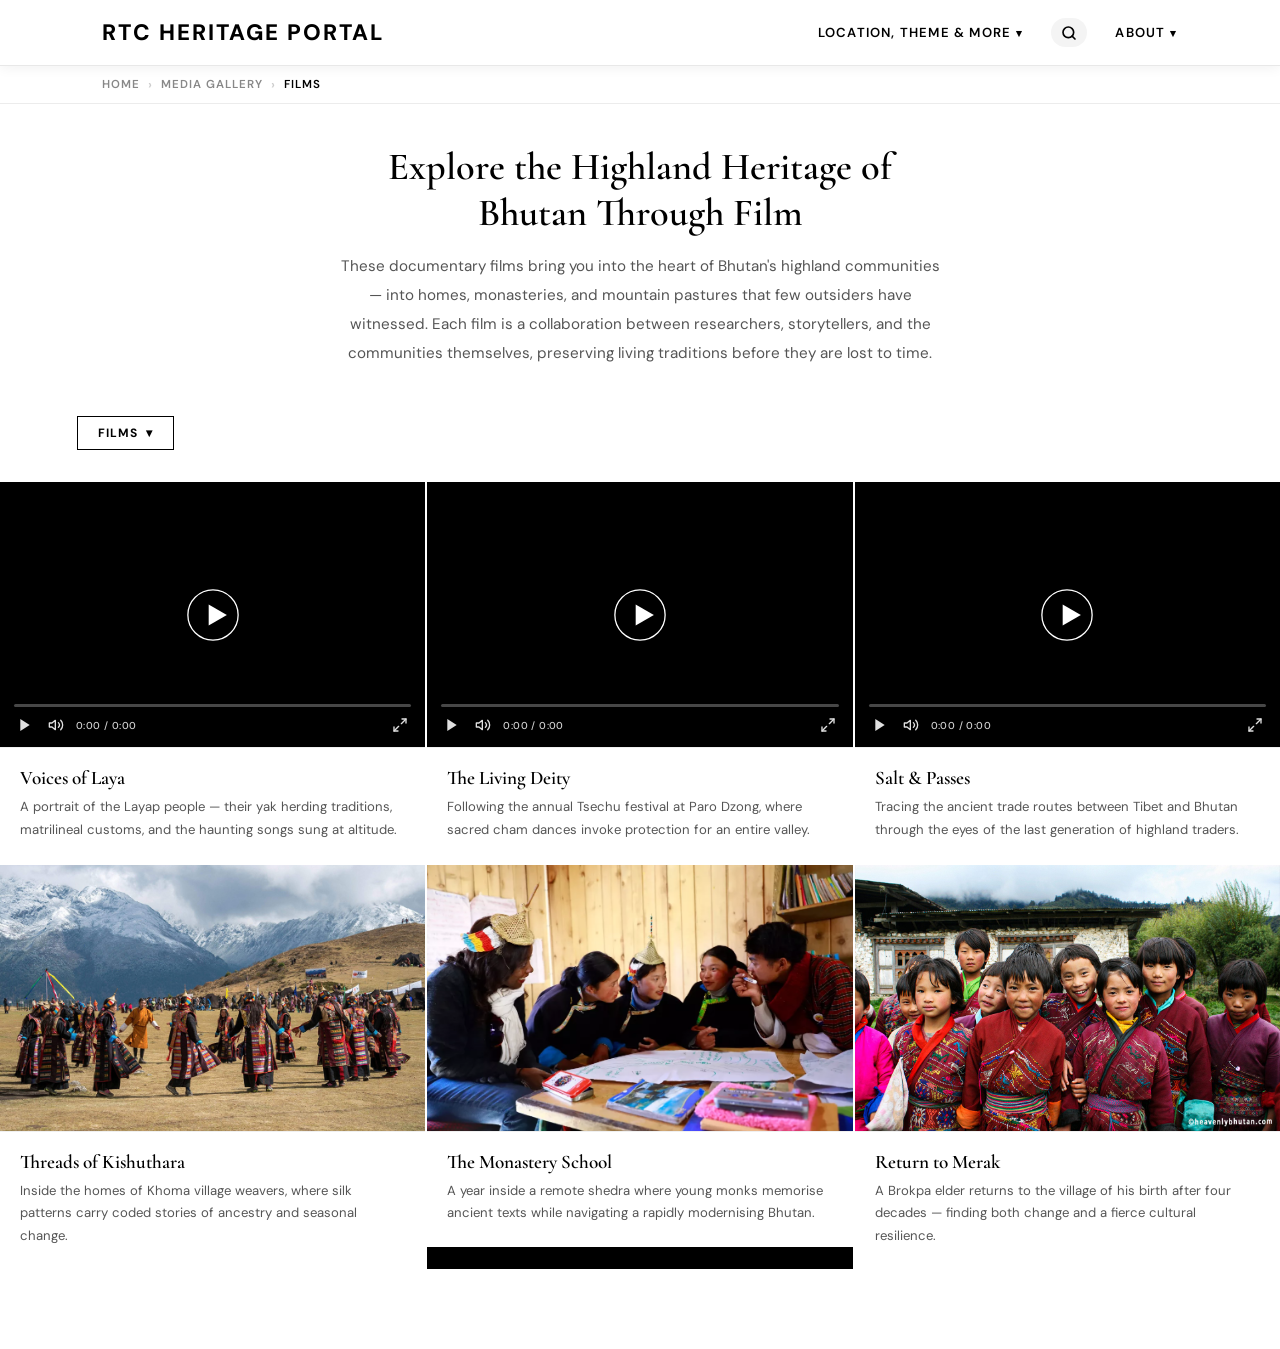
==== films.html @ d1212d66 "Initial commit" ====
<!DOCTYPE html>
<html lang="en">
<head>
    <meta charset="UTF-8">
    <meta name="viewport" content="width=device-width, initial-scale=1.0">
    <title>Films — Highland Heritages of Bhutan</title>
    <link href="https://fonts.googleapis.com/css2?family=Cormorant+Garamond:ital,wght@0,400;0,600;1,400&family=DM+Sans:wght@300;400;500;700&display=swap" rel="stylesheet">
    <style>
        *, *::before, *::after { box-sizing: border-box; margin: 0; padding: 0; }
        html { scroll-behavior: smooth; }
        body { font-family: 'DM Sans', sans-serif; background: #fff; color: #000; }
        a { text-decoration: none; color: inherit; }
        header { position: sticky; top: 0; z-index: 1000; background: #fff; padding: 18px 8%; border-bottom: 1px solid #e8e8e8; box-shadow: 0 2px 12px rgba(0,0,0,0.06); }
        .nav-container { display: flex; justify-content: space-between; align-items: center; position: relative; }
        .logo { font-size: 1.4rem; font-weight: 800; text-transform: uppercase; letter-spacing: 2px; flex-shrink: 0; }
        .nav-list { list-style: none; display: flex; align-items: center; gap: 28px; margin: 0; padding: 0; }
        .nav-list > li { position: relative; }
        .nav-list > li > a { font-weight: 600; font-size: 0.82rem; text-transform: uppercase; letter-spacing: 1.2px; transition: opacity 0.3s; display: flex; align-items: center; gap: 5px; white-space: nowrap; }
        .nav-list > li > a:hover { opacity: 0.45; }
        .arrow { font-size: 0.68rem; transition: transform 0.3s; display: inline-block; }
        .has-dropdown:hover .arrow { transform: rotate(180deg); }
        .dropdown { display: none; position: absolute; top: calc(100% + 14px); left: 50%; transform: translateX(-50%); background: #fff; border: 1.5px solid #e0e0e0; border-radius: 12px; box-shadow: 0 8px 32px rgba(0,0,0,0.12); padding: 10px 8px; list-style: none; flex-direction: row; gap: 4px; white-space: nowrap; z-index: 2000; min-width: max-content; }
        .dropdown::before { content: ''; position: absolute; top: -7px; left: 50%; transform: translateX(-50%); border-left: 7px solid transparent; border-right: 7px solid transparent; border-bottom: 7px solid #e0e0e0; }
        .dropdown::after  { content: ''; position: absolute; top: -5px; left: 50%; transform: translateX(-50%); border-left: 6px solid transparent; border-right: 6px solid transparent; border-bottom: 6px solid #fff; }
        .has-dropdown:hover .dropdown { display: flex; }
        .dropdown li a { display: block; padding: 8px 16px; font-size: 0.8rem; font-weight: 600; text-transform: uppercase; letter-spacing: 1px; border-radius: 8px; transition: background 0.2s; white-space: nowrap; }
        .dropdown li a:hover { background: #f4f4f4; }
        .mega-dropdown { display: none; position: absolute; top: calc(100% + 14px); left: 0; background: #fff; border: 1.5px solid #e0e0e0; border-radius: 16px; box-shadow: 0 12px 40px rgba(0,0,0,0.13); padding: 24px 20px; flex-direction: row; gap: 0; z-index: 2000; min-width: 520px; }
        .mega-dropdown::before { content: ''; position: absolute; top: -7px; left: 36px; border-left: 7px solid transparent; border-right: 7px solid transparent; border-bottom: 7px solid #e0e0e0; }
        .mega-dropdown::after  { content: ''; position: absolute; top: -5px; left: 36px; border-left: 6px solid transparent; border-right: 6px solid transparent; border-bottom: 6px solid #fff; }
        .mega-parent:hover .mega-dropdown { display: flex; }
        .mega-col { display: flex; flex-direction: column; gap: 2px; flex: 1; padding: 0 16px; }
        .mega-col:first-child { padding-left: 4px; }
        .mega-col:last-child  { padding-right: 4px; }
        .mega-heading { font-size: 0.7rem; font-weight: 800; text-transform: uppercase; letter-spacing: 2px; color: #888; margin: 0 0 10px 8px; }
        .mega-col a { display: block; padding: 8px 12px; font-size: 0.82rem; font-weight: 600; border-radius: 8px; transition: background 0.2s; white-space: nowrap; }
        .mega-col a:hover { background: #f4f4f4; }
        .mega-divider { width: 1px; background: #eee; margin: 0 4px; align-self: stretch; }
        .search-item { list-style: none; }
        .search-wrapper { display: flex; align-items: center; background: #f4f4f4; border-radius: 999px; padding: 6px 10px; transition: width 0.35s, background 0.2s; overflow: hidden; width: 36px; }
        .search-wrapper.expanded { width: 200px; background: #f0f0f0; }
        .search-icon-btn { background: none; border: none; cursor: pointer; padding: 0; display: flex; align-items: center; flex-shrink: 0; }
        .search-input { border: none; background: transparent; outline: none; font-size: 0.82rem; width: 0; padding: 0; transition: width 0.35s, padding 0.35s; font-family: inherit; }
        .search-wrapper.expanded .search-input { width: 140px; padding: 0 0 0 8px; }
        .hamburger { display: none; flex-direction: column; justify-content: center; gap: 5px; background: none; border: none; cursor: pointer; padding: 4px; z-index: 1100; }
        .hamburger span { display: block; width: 24px; height: 2px; background: #000; border-radius: 2px; transition: all 0.3s; }
        .hamburger.open span:nth-child(1) { transform: translateY(7px) rotate(45deg); }
        .hamburger.open span:nth-child(2) { opacity: 0; }
        .hamburger.open span:nth-child(3) { transform: translateY(-7px) rotate(-45deg); }

        /* BREADCRUMB */
        .breadcrumb { position: sticky; top: 57px; z-index: 900; background: #fff; border-bottom: 1px solid #ececec; padding: 10px 8%; display: flex; align-items: center; gap: 8px; font-size: 0.72rem; font-weight: 600; text-transform: uppercase; letter-spacing: 1px; }
        .breadcrumb a { color: #888; text-decoration: none; transition: color 0.2s; }
        .breadcrumb a:hover { color: #000; }
        .bc-sep { color: #ccc; font-size: 0.8rem; }
        .bc-current { color: #000; }

        .inner-intro { max-width: 760px; margin: 0 auto; padding: 40px 6% 48px; text-align: center; }
        .inner-intro h2 { font-family: 'Cormorant Garamond', serif; font-size: 2.4rem; font-weight: 600; line-height: 1.2; margin-bottom: 16px; }
        .inner-intro p { font-size: 0.95rem; color: #555; line-height: 1.9; }
        .filter-bar { padding: 0 6% 32px; }
        .filter-dropdown-wrap { position: relative; display: inline-block; }
        .filter-trigger { background: none; border: 1px solid #000; padding: 8px 20px; font-size: 0.75rem; font-weight: 700; text-transform: uppercase; letter-spacing: 1px; cursor: pointer; font-family: 'DM Sans', sans-serif; display: flex; align-items: center; gap: 8px; }
        .filter-menu { display: none; position: absolute; top: 100%; left: 0; background: #fff; border: 1px solid #e8e8e8; border-top: 2px solid #000; min-width: 200px; z-index: 100; }
        .filter-dropdown-wrap:hover .filter-menu { display: block; }
        .filter-option { display: block; padding: 11px 18px; font-size: 0.8rem; transition: background 0.2s; cursor: pointer; text-decoration: none; color: #000; }
        .filter-option:hover, .filter-option.active { background: #f5f5f5; font-weight: 600; }
        .inner-cards { display: grid; grid-template-columns: repeat(3,1fr); gap: 2px; padding: 0 0 80px; }
        .inner-card { display: block; background: #000; overflow: hidden; position: relative; }
        .inner-card > img { display: block; width: 100%; aspect-ratio: 16/10; object-fit: cover; transition: transform 0.5s, opacity 0.3s; }
        .inner-card:hover > img { transform: scale(1.04); opacity: 0.85; }
        .inner-card-info { padding: 18px 20px 22px; background: #fff; border-top: 1px solid #f0f0f0; }
        .inner-card-info h4 { font-family: 'Cormorant Garamond', serif; font-size: 1.2rem; font-weight: 600; margin-bottom: 6px; }
        .inner-card-info p { font-size: 0.82rem; color: #555; line-height: 1.7; }
        .video-player-wrap { position: relative; overflow: hidden; background: #000; cursor: pointer; user-select: none; display: block; width: 100%; aspect-ratio: 16/10; }
        .video-player-wrap video { width: 100%; height: 100%; object-fit: cover; display: block; }
        .vp-center-play { position: absolute; inset: 0; display: flex; align-items: center; justify-content: center; pointer-events: none; transition: opacity 0.2s; z-index: 3; }
        .vp-center-play svg { width: 52px; height: 52px; }
        .video-player-wrap.vp-playing .vp-center-play { opacity: 0; }
        .video-player-wrap.vp-playing:hover .vp-center-play { opacity: 0.4; }
        .vp-bar { position: absolute; bottom: 0; left: 0; right: 0; z-index: 4; padding: 30px 14px 11px; background: linear-gradient(to top,rgba(0,0,0,0.78),transparent); display: flex; flex-direction: column; gap: 7px; opacity: 0; transform: translateY(5px); transition: opacity 0.25s, transform 0.25s; pointer-events: none; }
        .video-player-wrap:hover .vp-bar, .video-player-wrap.vp-paused .vp-bar { opacity: 1; transform: none; pointer-events: all; }
        .vp-track { width: 100%; height: 3px; background: rgba(255,255,255,0.28); border-radius: 999px; cursor: pointer; position: relative; transition: height 0.15s; flex-shrink: 0; }
        .vp-track:hover { height: 5px; }
        .vp-filled { position: absolute; left: 0; top: 0; height: 100%; background: #fff; border-radius: 999px; width: 0%; pointer-events: none; }
        .vp-row { display: flex; align-items: center; gap: 9px; }
        .vp-spacer { flex: 1; }
        .vp-btn { background: none; border: none; padding: 3px; cursor: pointer; color: #fff; display: flex; align-items: center; justify-content: center; opacity: 0.88; transition: opacity 0.15s, transform 0.15s; flex-shrink: 0; }
        .vp-btn:hover { opacity: 1; transform: scale(1.18); }
        .vp-btn svg { width: 16px; height: 16px; }
        .vp-time { font-size: 10px; font-weight: 500; color: rgba(255,255,255,0.82); letter-spacing: 0.4px; white-space: nowrap; }
        .video-player-wrap:fullscreen, .video-player-wrap:-webkit-full-screen { width: 100vw !important; height: 100vh !important; aspect-ratio: unset !important; }
        .video-player-wrap:fullscreen video, .video-player-wrap:-webkit-full-screen video { object-fit: contain; height: 100%; }
        .video-player-wrap:fullscreen .vp-bar, .video-player-wrap:-webkit-full-screen .vp-bar { padding: 48px 24px 22px; }
        @media (max-width: 900px) {
            .inner-cards { grid-template-columns: repeat(2,1fr); }
            .hamburger { display: flex; }
            #main-nav { display: none; position: absolute; top: calc(100% + 18px); left: 0; right: 0; background: #fff; border: 1.5px solid #e0e0e0; border-radius: 16px; box-shadow: 0 8px 32px rgba(0,0,0,0.12); padding: 16px 0; z-index: 999; }
            #main-nav.open { display: block; }
            .nav-list { flex-direction: column; align-items: flex-start; gap: 0; padding: 0 8px; }
            .nav-list > li { width: 100%; }
            .nav-list > li > a { padding: 12px 16px; border-radius: 10px; justify-content: space-between; width: 100%; }
            .nav-list > li > a:hover { background: #f4f4f4; opacity: 1; }
            .mega-dropdown { position: static; flex-direction: column; box-shadow: none; border: none; border-radius: 0; padding: 0 0 8px 12px; min-width: unset; width: 100%; display: none !important; }
            .mega-dropdown::before, .mega-dropdown::after { display: none; }
            .mega-dropdown.mobile-open { display: flex !important; }
            .mega-col { padding: 4px 0; }
            .mega-divider { width: 100%; height: 1px; margin: 6px 0; }
            .dropdown { position: static; transform: none; box-shadow: none; border: none; border-radius: 0; padding: 0 0 8px 16px; flex-direction: column; background: transparent; min-width: unset; display: none !important; }
            .dropdown::before, .dropdown::after { display: none; }
            .dropdown.mobile-open { display: flex !important; }
            .search-item { padding: 8px 16px; width: 100%; }
            .search-wrapper { width: 100% !important; }
            .search-input { width: 100% !important; padding: 0 0 0 8px !important; }
            .breadcrumb { top: 57px; padding: 10px 4%; }
        }
        @media (max-width: 600px) { .inner-cards { grid-template-columns: 1fr; } }
    </style>
</head>
<body>

<header>
    <div class="nav-container">
        <a href="index.html" class="logo">RTC Heritage Portal</a>
        <button class="hamburger" id="hamburger" aria-label="Toggle menu"><span></span><span></span><span></span></button>
        <nav id="main-nav">
            <ul class="nav-list">
                <li class="has-dropdown mega-parent">
                    <a href="#">Location, Theme & More <span class="arrow">▾</span></a>
                    <div class="mega-dropdown">
                        <div class="mega-col">
                            <p class="mega-heading">Location</p>
                            <a href="index.html#haa">Haa Resources</a>
                            <a href="index.html#sephu">Sephu Resources</a>
                            <a href="index.html#thimphu">Thimphu Resources</a>
                        </div>
                        <div class="mega-divider"></div>
                        <div class="mega-col">
                            <p class="mega-heading">Theme</p>
                            <a href="index.html?theme=0">Page Theme</a>
                            <a href="index.html?theme=1">Theme Cultural</a>
                            <a href="index.html?theme=2">Theme Cosmetic</a>
                        </div>
                        <div class="mega-divider"></div>
                        <div class="mega-col">
                            <p class="mega-heading">More</p>
                            <a href="#">Additional Resources</a>
                            <a href="#">Interactive Map</a>
                            <a href="#">Announcement</a>
                        </div>
                    </div>
                </li>
                <li class="search-item">
                    <div class="search-wrapper" id="search-wrapper">
                        <button class="search-icon-btn" id="search-btn" aria-label="Search">
                            <svg width="16" height="16" viewBox="0 0 24 24" fill="none" stroke="#000" stroke-width="2.5" stroke-linecap="round" stroke-linejoin="round"><circle cx="11" cy="11" r="8"/><line x1="21" y1="21" x2="16.65" y2="16.65"/></svg>
                        </button>
                        <input type="text" class="search-input" id="search-input" placeholder="Search...">
                    </div>
                </li>
                <li class="has-dropdown">
                    <a href="#">About <span class="arrow">▾</span></a>
                    <ul class="dropdown">
                        <li><a href="#">Vision</a></li>
                        <li><a href="#">Mission</a></li>
                        <li><a href="#">Objective</a></li>
                    </ul>
                </li>
            </ul>
        </nav>
    </div>
</header>

<!-- BREADCRUMB -->
<nav class="breadcrumb">
    <a href="index.html">Home</a>
    <span class="bc-sep">›</span>
    <a href="index.html#media-gallery">Media Gallery</a>
    <span class="bc-sep">›</span>
    <span class="bc-current">Films</span>
</nav>

<div class="inner-intro">
    <h2>Explore the Highland Heritage of Bhutan Through Film</h2>
    <p>These documentary films bring you into the heart of Bhutan's highland communities — into homes, monasteries, and mountain pastures that few outsiders have witnessed. Each film is a collaboration between researchers, storytellers, and the communities themselves, preserving living traditions before they are lost to time.</p>
</div>

<div class="filter-bar">
    <div class="filter-dropdown-wrap">
        <button class="filter-trigger">Films <span class="filter-arrow">▾</span></button>
        <div class="filter-menu">
            <a class="filter-option active" href="films.html">Films</a>
            <a class="filter-option" href="vignettes.html">Vignettes</a>
            <a class="filter-option" href="photoessay.html">Photo Essay</a>
            <a class="filter-option" href="lesson-plan.html?from=films">Lesson Plans</a>
        </div>
    </div>
</div>

<section class="inner-cards">

    <div class="inner-card">
        <div class="video-player-wrap vp-paused" onclick="vpClick(event,this)">
            <video loop playsinline muted preload="metadata"><source src="image/Beautiful Laya, Bhutan. Through the doors and into the lap of the Divine.mp4" type="video/mp4"></video>
            <div class="vp-center-play"><svg viewBox="0 0 60 60" fill="none"><circle cx="30" cy="30" r="29" stroke="white" stroke-width="1.5" fill="rgba(0,0,0,0.4)"/><polygon points="25,18 46,30 25,42" fill="white"/></svg></div>
            <div class="vp-bar">
                <div class="vp-track" onclick="vpSeek(event,this)"><div class="vp-filled"></div></div>
                <div class="vp-row">
                    <button class="vp-btn" onclick="event.stopPropagation();vpToggle(this.closest('.video-player-wrap'))"><svg class="pp-icon" viewBox="0 0 24 24" fill="white"><polygon points="5,3 19,12 5,21"/></svg></button>
                    <button class="vp-btn" onclick="event.stopPropagation();vpMute(this)"><svg class="mute-icon" viewBox="0 0 24 24" fill="none" stroke="white" stroke-width="2" stroke-linecap="round" stroke-linejoin="round"><polygon points="11,5 6,9 2,9 2,15 6,15 11,19"/><path d="M19.07 4.93a10 10 0 0 1 0 14.14M15.54 8.46a5 5 0 0 1 0 7.07"/></svg></button>
                    <span class="vp-time">0:00 / 0:00</span>
                    <div class="vp-spacer"></div>
                    <button class="vp-btn" onclick="event.stopPropagation();vpFullscreen(this.closest('.video-player-wrap'))"><svg class="fs-icon" viewBox="0 0 24 24" fill="none" stroke="white" stroke-width="2" stroke-linecap="round" stroke-linejoin="round"><polyline points="15 3 21 3 21 9"/><polyline points="9 21 3 21 3 15"/><line x1="21" y1="3" x2="14" y2="10"/><line x1="3" y1="21" x2="10" y2="14"/></svg></button>
                </div>
            </div>
        </div>
        <div class="inner-card-info"><h4>Voices of Laya</h4><p>A portrait of the Layap people — their yak herding traditions, matrilineal customs, and the haunting songs sung at altitude.</p></div>
    </div>

    <div class="inner-card">
        <div class="video-player-wrap vp-paused" onclick="vpClick(event,this)">
            <video loop playsinline muted preload="metadata"><source src="image/Exploring Merak & Sakteng in Bhutan's Far East.mp4" type="video/mp4"></video>
            <div class="vp-center-play"><svg viewBox="0 0 60 60" fill="none"><circle cx="30" cy="30" r="29" stroke="white" stroke-width="1.5" fill="rgba(0,0,0,0.4)"/><polygon points="25,18 46,30 25,42" fill="white"/></svg></div>
            <div class="vp-bar">
                <div class="vp-track" onclick="vpSeek(event,this)"><div class="vp-filled"></div></div>
                <div class="vp-row">
                    <button class="vp-btn" onclick="event.stopPropagation();vpToggle(this.closest('.video-player-wrap'))"><svg class="pp-icon" viewBox="0 0 24 24" fill="white"><polygon points="5,3 19,12 5,21"/></svg></button>
                    <button class="vp-btn" onclick="event.stopPropagation();vpMute(this)"><svg class="mute-icon" viewBox="0 0 24 24" fill="none" stroke="white" stroke-width="2" stroke-linecap="round" stroke-linejoin="round"><polygon points="11,5 6,9 2,9 2,15 6,15 11,19"/><path d="M19.07 4.93a10 10 0 0 1 0 14.14M15.54 8.46a5 5 0 0 1 0 7.07"/></svg></button>
                    <span class="vp-time">0:00 / 0:00</span>
                    <div class="vp-spacer"></div>
                    <button class="vp-btn" onclick="event.stopPropagation();vpFullscreen(this.closest('.video-player-wrap'))"><svg class="fs-icon" viewBox="0 0 24 24" fill="none" stroke="white" stroke-width="2" stroke-linecap="round" stroke-linejoin="round"><polyline points="15 3 21 3 21 9"/><polyline points="9 21 3 21 3 15"/><line x1="21" y1="3" x2="14" y2="10"/><line x1="3" y1="21" x2="10" y2="14"/></svg></button>
                </div>
            </div>
        </div>
        <div class="inner-card-info"><h4>The Living Deity</h4><p>Following the annual Tsechu festival at Paro Dzong, where sacred cham dances invoke protection for an entire valley.</p></div>
    </div>

    <div class="inner-card">
        <div class="video-player-wrap vp-paused" onclick="vpClick(event,this)">
            <video loop playsinline muted preload="metadata"><source src="image/Weavers of Bhutan.mp4" type="video/mp4"></video>
            <div class="vp-center-play"><svg viewBox="0 0 60 60" fill="none"><circle cx="30" cy="30" r="29" stroke="white" stroke-width="1.5" fill="rgba(0,0,0,0.4)"/><polygon points="25,18 46,30 25,42" fill="white"/></svg></div>
            <div class="vp-bar">
                <div class="vp-track" onclick="vpSeek(event,this)"><div class="vp-filled"></div></div>
                <div class="vp-row">
                    <button class="vp-btn" onclick="event.stopPropagation();vpToggle(this.closest('.video-player-wrap'))"><svg class="pp-icon" viewBox="0 0 24 24" fill="white"><polygon points="5,3 19,12 5,21"/></svg></button>
                    <button class="vp-btn" onclick="event.stopPropagation();vpMute(this)"><svg class="mute-icon" viewBox="0 0 24 24" fill="none" stroke="white" stroke-width="2" stroke-linecap="round" stroke-linejoin="round"><polygon points="11,5 6,9 2,9 2,15 6,15 11,19"/><path d="M19.07 4.93a10 10 0 0 1 0 14.14M15.54 8.46a5 5 0 0 1 0 7.07"/></svg></button>
                    <span class="vp-time">0:00 / 0:00</span>
                    <div class="vp-spacer"></div>
                    <button class="vp-btn" onclick="event.stopPropagation();vpFullscreen(this.closest('.video-player-wrap'))"><svg class="fs-icon" viewBox="0 0 24 24" fill="none" stroke="white" stroke-width="2" stroke-linecap="round" stroke-linejoin="round"><polyline points="15 3 21 3 21 9"/><polyline points="9 21 3 21 3 15"/><line x1="21" y1="3" x2="14" y2="10"/><line x1="3" y1="21" x2="10" y2="14"/></svg></button>
                </div>
            </div>
        </div>
        <div class="inner-card-info"><h4>Salt & Passes</h4><p>Tracing the ancient trade routes between Tibet and Bhutan through the eyes of the last generation of highland traders.</p></div>
    </div>

    <div class="inner-card">
        <img src="image/culture.jpg" alt="Threads of Kishuthara">
        <div class="inner-card-info"><h4>Threads of Kishuthara</h4><p>Inside the homes of Khoma village weavers, where silk patterns carry coded stories of ancestry and seasonal change.</p></div>
    </div>

    <div class="inner-card">
        <img src="image/education.webp" alt="The Monastery School">
        <div class="inner-card-info"><h4>The Monastery School</h4><p>A year inside a remote shedra where young monks memorise ancient texts while navigating a rapidly modernising Bhutan.</p></div>
    </div>

    <div class="inner-card">
        <img src="image/student.jpg" alt="Return to Merak">
        <div class="inner-card-info"><h4>Return to Merak</h4><p>A Brokpa elder returns to the village of his birth after four decades — finding both change and a fierce cultural resilience.</p></div>
    </div>

</section>

<script>
(function(){
    const hamburger=document.getElementById('hamburger'),mainNav=document.getElementById('main-nav'),searchBtn=document.getElementById('search-btn'),searchWrapper=document.getElementById('search-wrapper'),searchInput=document.getElementById('search-input');
    document.querySelectorAll('.has-dropdown').forEach(function(item){
        const drop=item.querySelector('.mega-dropdown')||item.querySelector('.dropdown');
        if(!drop)return;
        let t;
        function open(){clearTimeout(t);document.querySelectorAll('.mega-dropdown,.dropdown').forEach(d=>{if(d!==drop)d.style.display='';});drop.style.display='flex';}
        function close(){t=setTimeout(()=>drop.style.display='',120);}
        item.addEventListener('mouseenter',()=>{if(window.innerWidth>900)open();});
        item.addEventListener('mouseleave',()=>{if(window.innerWidth>900)close();});
        drop.addEventListener('mouseenter',()=>{if(window.innerWidth>900)clearTimeout(t);});
        drop.addEventListener('mouseleave',()=>{if(window.innerWidth>900)close();});
    });
    if(searchBtn){searchBtn.addEventListener('click',function(e){e.stopPropagation();const o=searchWrapper.classList.toggle('expanded');if(o)searchInput.focus();else{searchInput.value='';searchInput.blur();}});}
    document.addEventListener('click',function(e){if(searchWrapper&&!searchWrapper.contains(e.target)){searchWrapper.classList.remove('expanded');if(searchInput)searchInput.value='';}});
    if(hamburger){hamburger.addEventListener('click',function(e){e.stopPropagation();hamburger.classList.toggle('open');mainNav.classList.toggle('open');});}
    document.querySelectorAll('.has-dropdown').forEach(function(item){
        item.addEventListener('click',function(e){
            if(window.innerWidth<=900){
                const drop=item.querySelector('.mega-dropdown')||item.querySelector('.dropdown'),arrow=item.querySelector('.arrow');
                if(!drop)return;
                const open=drop.classList.contains('mobile-open');
                document.querySelectorAll('.mega-dropdown.mobile-open,.dropdown.mobile-open').forEach(d=>d.classList.remove('mobile-open'));
                document.querySelectorAll('.arrow').forEach(a=>a.style.transform='');
                if(!open){drop.classList.add('mobile-open');if(arrow)arrow.style.transform='rotate(180deg)';}
                e.preventDefault();
            }
        });
    });
    document.addEventListener('click',function(e){if(mainNav&&hamburger&&!mainNav.contains(e.target)&&!hamburger.contains(e.target)){mainNav.classList.remove('open');hamburger.classList.remove('open');document.querySelectorAll('.mega-dropdown.mobile-open,.dropdown.mobile-open').forEach(d=>d.classList.remove('mobile-open'));}});
})();
const PLAY_ICON=`<svg class="pp-icon" viewBox="0 0 24 24" fill="white"><polygon points="5,3 19,12 5,21"/></svg>`;
const PAUSE_ICON=`<svg class="pp-icon" viewBox="0 0 24 24" fill="white"><rect x="5" y="3" width="4" height="18" rx="1"/><rect x="15" y="3" width="4" height="18" rx="1"/></svg>`;
const VOL_ON=`<svg class="mute-icon" viewBox="0 0 24 24" fill="none" stroke="white" stroke-width="2" stroke-linecap="round" stroke-linejoin="round"><polygon points="11,5 6,9 2,9 2,15 6,15 11,19"/><path d="M19.07 4.93a10 10 0 0 1 0 14.14M15.54 8.46a5 5 0 0 1 0 7.07"/></svg>`;
const VOL_OFF=`<svg class="mute-icon" viewBox="0 0 24 24" fill="none" stroke="white" stroke-width="2" stroke-linecap="round" stroke-linejoin="round"><polygon points="11,5 6,9 2,9 2,15 6,15 11,19"/><line x1="23" y1="9" x2="17" y2="15"/><line x1="17" y1="9" x2="23" y2="15"/></svg>`;
function vpFmt(s){s=Math.floor(s||0);return Math.floor(s/60)+':'+String(s%60).padStart(2,'0');}
function vpClick(e,wrap){if(e.target.closest('.vp-bar'))return;vpToggle(wrap);}
function vpToggle(wrap){const v=wrap.querySelector('video');v.paused?v.play():v.pause();}
function vpMute(btn){const wrap=btn.closest('.video-player-wrap'),v=wrap.querySelector('video');v.muted=!v.muted;btn.innerHTML=v.muted?VOL_OFF:VOL_ON;}
function vpSeek(e,track){e.stopPropagation();const wrap=track.closest('.video-player-wrap'),v=wrap.querySelector('video');if(!v.duration)return;const r=track.getBoundingClientRect();v.currentTime=((e.clientX-r.left)/r.width)*v.duration;}
function vpFullscreen(wrap){if(!document.fullscreenElement)wrap.requestFullscreen&&wrap.requestFullscreen();else document.exitFullscreen&&document.exitFullscreen();}
document.querySelectorAll('.video-player-wrap').forEach(function(wrap){
    const v=wrap.querySelector('video');if(!v)return;
    v.addEventListener('play',()=>{wrap.classList.add('vp-playing');wrap.classList.remove('vp-paused');const b=wrap.querySelector('.vp-btn');if(b)b.innerHTML=PAUSE_ICON;});
    v.addEventListener('pause',()=>{wrap.classList.remove('vp-playing');wrap.classList.add('vp-paused');const b=wrap.querySelector('.vp-btn');if(b)b.innerHTML=PLAY_ICON;});
    v.addEventListener('timeupdate',()=>{if(!v.duration)return;const f=wrap.querySelector('.vp-filled'),t=wrap.querySelector('.vp-time');if(f)f.style.width=(v.currentTime/v.duration*100)+'%';if(t)t.textContent=vpFmt(v.currentTime)+' / '+vpFmt(v.duration);});
    v.addEventListener('loadedmetadata',()=>{const t=wrap.querySelector('.vp-time');if(t)t.textContent='0:00 / '+vpFmt(v.duration);});
});
document.addEventListener('fullscreenchange',()=>{document.querySelectorAll('.video-player-wrap').forEach(wrap=>{const b=wrap.querySelector('[title="Fullscreen"]');if(b)b.innerHTML=document.fullscreenElement===wrap?'EXIT':'FS';});});
</script>
</body>
</html>
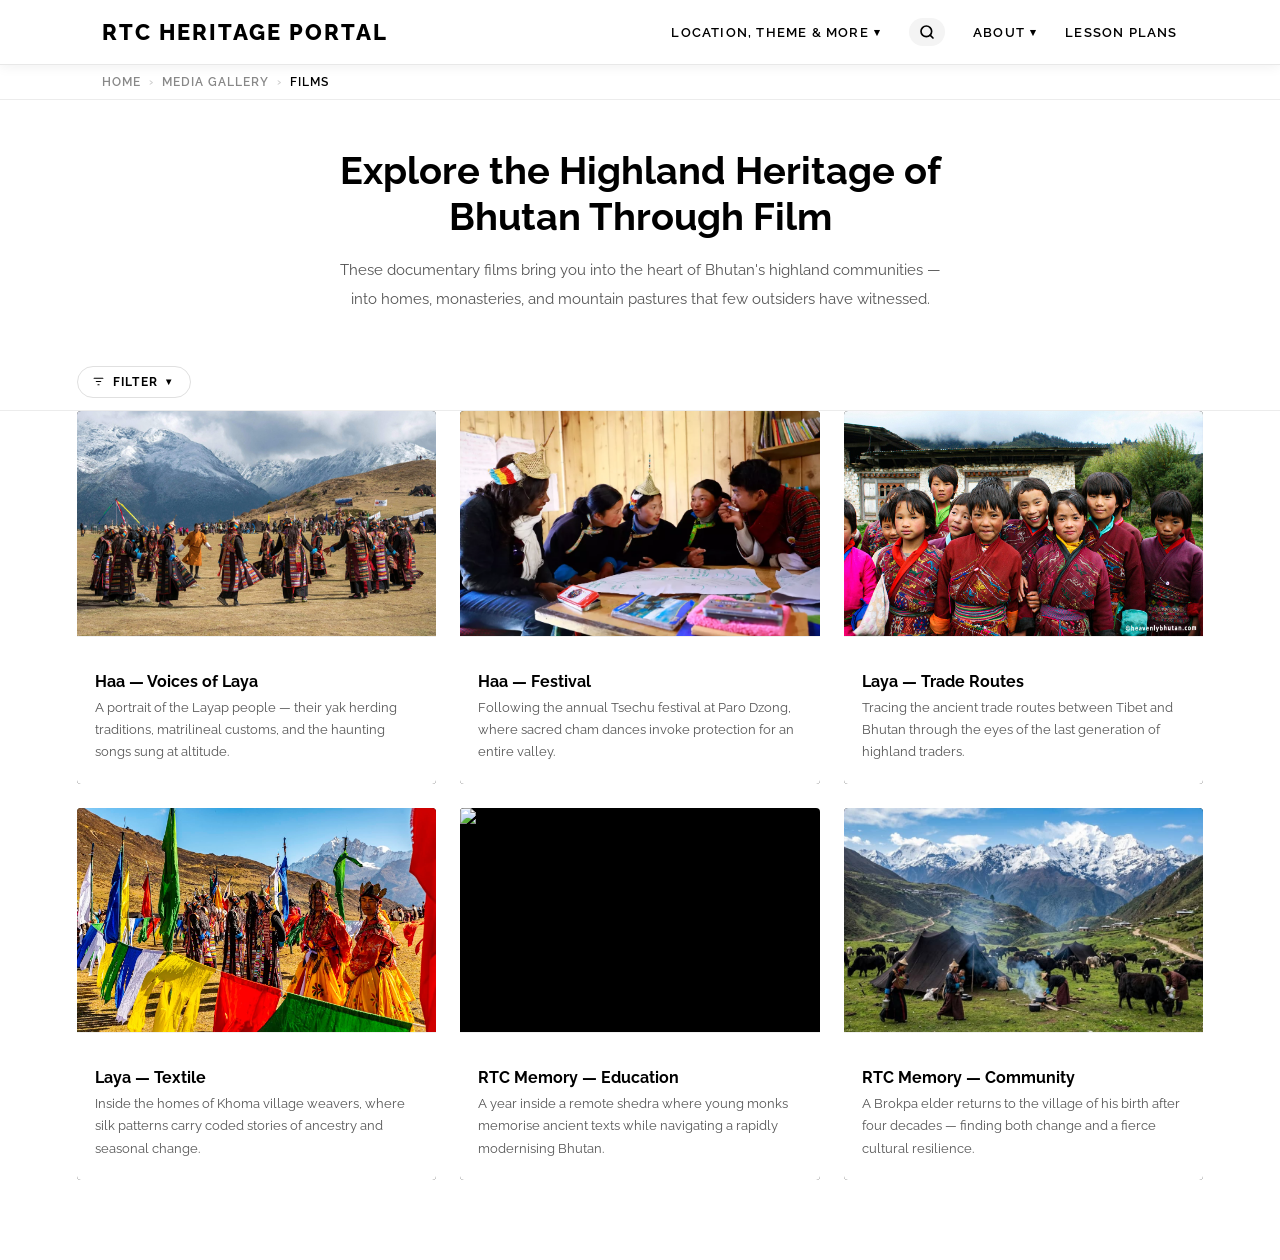
==== commit 6325d242: "Update films.html" ====
--- a/films.html
+++ b/films.html
@@ -4,12 +4,14 @@
     <meta charset="UTF-8">
     <meta name="viewport" content="width=device-width, initial-scale=1.0">
     <title>Films — Highland Heritages of Bhutan</title>
-    <link href="https://fonts.googleapis.com/css2?family=Cormorant+Garamond:ital,wght@0,400;0,600;1,400&family=DM+Sans:wght@300;400;500;700&display=swap" rel="stylesheet">
+    <link href="https://fonts.googleapis.com/css2?family=Raleway:wght@300;400;500;600;700;800&family=Cormorant+Garamond:ital,wght@0,400;0,600;1,400&family=DM+Sans:wght@300;400;500;700&display=swap" rel="stylesheet">
     <style>
-        *, *::before, *::after { box-sizing: border-box; margin: 0; padding: 0; }
+        * { font-family: 'Raleway', sans-serif !important; box-sizing: border-box; margin: 0; padding: 0; }
         html { scroll-behavior: smooth; }
-        body { font-family: 'DM Sans', sans-serif; background: #fff; color: #000; }
+        body { background: #fff; color: #000; overflow-x: hidden; }
         a { text-decoration: none; color: inherit; }
+
+        /* ── HEADER ── */
         header { position: sticky; top: 0; z-index: 1000; background: #fff; padding: 18px 8%; border-bottom: 1px solid #e8e8e8; box-shadow: 0 2px 12px rgba(0,0,0,0.06); }
         .nav-container { display: flex; justify-content: space-between; align-items: center; position: relative; }
         .logo { font-size: 1.4rem; font-weight: 800; text-transform: uppercase; letter-spacing: 2px; flex-shrink: 0; }
@@ -19,7 +21,7 @@
         .nav-list > li > a:hover { opacity: 0.45; }
         .arrow { font-size: 0.68rem; transition: transform 0.3s; display: inline-block; }
         .has-dropdown:hover .arrow { transform: rotate(180deg); }
-        .dropdown { display: none; position: absolute; top: calc(100% + 14px); left: 50%; transform: translateX(-50%); background: #fff; border: 1.5px solid #e0e0e0; border-radius: 12px; box-shadow: 0 8px 32px rgba(0,0,0,0.12); padding: 10px 8px; list-style: none; flex-direction: row; gap: 4px; white-space: nowrap; z-index: 2000; min-width: max-content; }
+        .dropdown { display: none; position: absolute; top: calc(100% + 14px); left: 50%; transform: translateX(-50%); background: #fff; border: 1.5px solid #e0e0e0; border-radius: 12px; box-shadow: 0 8px 32px rgba(0,0,0,0.12); padding: 10px 8px; list-style: none; flex-direction: column; gap: 4px; white-space: nowrap; z-index: 2000; min-width: max-content; }
         .dropdown::before { content: ''; position: absolute; top: -7px; left: 50%; transform: translateX(-50%); border-left: 7px solid transparent; border-right: 7px solid transparent; border-bottom: 7px solid #e0e0e0; }
         .dropdown::after  { content: ''; position: absolute; top: -5px; left: 50%; transform: translateX(-50%); border-left: 6px solid transparent; border-right: 6px solid transparent; border-bottom: 6px solid #fff; }
         .has-dropdown:hover .dropdown { display: flex; }
@@ -40,7 +42,7 @@
         .search-wrapper { display: flex; align-items: center; background: #f4f4f4; border-radius: 999px; padding: 6px 10px; transition: width 0.35s, background 0.2s; overflow: hidden; width: 36px; }
         .search-wrapper.expanded { width: 200px; background: #f0f0f0; }
         .search-icon-btn { background: none; border: none; cursor: pointer; padding: 0; display: flex; align-items: center; flex-shrink: 0; }
-        .search-input { border: none; background: transparent; outline: none; font-size: 0.82rem; width: 0; padding: 0; transition: width 0.35s, padding 0.35s; font-family: inherit; }
+        .search-input { border: none; background: transparent; outline: none; font-size: 0.82rem; width: 0; padding: 0; transition: width 0.35s, padding 0.35s; }
         .search-wrapper.expanded .search-input { width: 140px; padding: 0 0 0 8px; }
         .hamburger { display: none; flex-direction: column; justify-content: center; gap: 5px; background: none; border: none; cursor: pointer; padding: 4px; z-index: 1100; }
         .hamburger span { display: block; width: 24px; height: 2px; background: #000; border-radius: 2px; transition: all 0.3s; }
@@ -48,52 +50,298 @@
         .hamburger.open span:nth-child(2) { opacity: 0; }
         .hamburger.open span:nth-child(3) { transform: translateY(-7px) rotate(-45deg); }
 
-        /* BREADCRUMB */
+        /* ── BREADCRUMB ── */
         .breadcrumb { position: sticky; top: 57px; z-index: 900; background: #fff; border-bottom: 1px solid #ececec; padding: 10px 8%; display: flex; align-items: center; gap: 8px; font-size: 0.72rem; font-weight: 600; text-transform: uppercase; letter-spacing: 1px; }
-        .breadcrumb a { color: #888; text-decoration: none; transition: color 0.2s; }
+        .breadcrumb a { color: #888; transition: color 0.2s; }
         .breadcrumb a:hover { color: #000; }
-        .bc-sep { color: #ccc; font-size: 0.8rem; }
+        .bc-sep { color: #ccc; }
         .bc-current { color: #000; }
 
-        .inner-intro { max-width: 760px; margin: 0 auto; padding: 40px 6% 48px; text-align: center; }
-        .inner-intro h2 { font-family: 'Cormorant Garamond', serif; font-size: 2.4rem; font-weight: 600; line-height: 1.2; margin-bottom: 16px; }
+        /* ── INTRO ── */
+        .inner-intro { max-width: 760px; margin: 0 auto; padding: 48px 6% 40px; text-align: center; }
+        .inner-intro h2 { font-size: 2.4rem; font-weight: 700; line-height: 1.2; margin-bottom: 16px; }
         .inner-intro p { font-size: 0.95rem; color: #555; line-height: 1.9; }
-        .filter-bar { padding: 0 6% 32px; }
-        .filter-dropdown-wrap { position: relative; display: inline-block; }
-        .filter-trigger { background: none; border: 1px solid #000; padding: 8px 20px; font-size: 0.75rem; font-weight: 700; text-transform: uppercase; letter-spacing: 1px; cursor: pointer; font-family: 'DM Sans', sans-serif; display: flex; align-items: center; gap: 8px; }
-        .filter-menu { display: none; position: absolute; top: 100%; left: 0; background: #fff; border: 1px solid #e8e8e8; border-top: 2px solid #000; min-width: 200px; z-index: 100; }
-        .filter-dropdown-wrap:hover .filter-menu { display: block; }
-        .filter-option { display: block; padding: 11px 18px; font-size: 0.8rem; transition: background 0.2s; cursor: pointer; text-decoration: none; color: #000; }
-        .filter-option:hover, .filter-option.active { background: #f5f5f5; font-weight: 600; }
-        .inner-cards { display: grid; grid-template-columns: repeat(3,1fr); gap: 2px; padding: 0 0 80px; }
-        .inner-card { display: block; background: #000; overflow: hidden; position: relative; }
-        .inner-card > img { display: block; width: 100%; aspect-ratio: 16/10; object-fit: cover; transition: transform 0.5s, opacity 0.3s; }
-        .inner-card:hover > img { transform: scale(1.04); opacity: 0.85; }
-        .inner-card-info { padding: 18px 20px 22px; background: #fff; border-top: 1px solid #f0f0f0; }
-        .inner-card-info h4 { font-family: 'Cormorant Garamond', serif; font-size: 1.2rem; font-weight: 600; margin-bottom: 6px; }
-        .inner-card-info p { font-size: 0.82rem; color: #555; line-height: 1.7; }
-        .video-player-wrap { position: relative; overflow: hidden; background: #000; cursor: pointer; user-select: none; display: block; width: 100%; aspect-ratio: 16/10; }
-        .video-player-wrap video { width: 100%; height: 100%; object-fit: cover; display: block; }
-        .vp-center-play { position: absolute; inset: 0; display: flex; align-items: center; justify-content: center; pointer-events: none; transition: opacity 0.2s; z-index: 3; }
-        .vp-center-play svg { width: 52px; height: 52px; }
-        .video-player-wrap.vp-playing .vp-center-play { opacity: 0; }
-        .video-player-wrap.vp-playing:hover .vp-center-play { opacity: 0.4; }
-        .vp-bar { position: absolute; bottom: 0; left: 0; right: 0; z-index: 4; padding: 30px 14px 11px; background: linear-gradient(to top,rgba(0,0,0,0.78),transparent); display: flex; flex-direction: column; gap: 7px; opacity: 0; transform: translateY(5px); transition: opacity 0.25s, transform 0.25s; pointer-events: none; }
-        .video-player-wrap:hover .vp-bar, .video-player-wrap.vp-paused .vp-bar { opacity: 1; transform: none; pointer-events: all; }
-        .vp-track { width: 100%; height: 3px; background: rgba(255,255,255,0.28); border-radius: 999px; cursor: pointer; position: relative; transition: height 0.15s; flex-shrink: 0; }
-        .vp-track:hover { height: 5px; }
-        .vp-filled { position: absolute; left: 0; top: 0; height: 100%; background: #fff; border-radius: 999px; width: 0%; pointer-events: none; }
-        .vp-row { display: flex; align-items: center; gap: 9px; }
-        .vp-spacer { flex: 1; }
-        .vp-btn { background: none; border: none; padding: 3px; cursor: pointer; color: #fff; display: flex; align-items: center; justify-content: center; opacity: 0.88; transition: opacity 0.15s, transform 0.15s; flex-shrink: 0; }
-        .vp-btn:hover { opacity: 1; transform: scale(1.18); }
-        .vp-btn svg { width: 16px; height: 16px; }
-        .vp-time { font-size: 10px; font-weight: 500; color: rgba(255,255,255,0.82); letter-spacing: 0.4px; white-space: nowrap; }
-        .video-player-wrap:fullscreen, .video-player-wrap:-webkit-full-screen { width: 100vw !important; height: 100vh !important; aspect-ratio: unset !important; }
-        .video-player-wrap:fullscreen video, .video-player-wrap:-webkit-full-screen video { object-fit: contain; height: 100%; }
-        .video-player-wrap:fullscreen .vp-bar, .video-player-wrap:-webkit-full-screen .vp-bar { padding: 48px 24px 22px; }
+
+        /* ══════════════════════════════
+           MAIN LAYOUT — side panel + content
+        ══════════════════════════════ */
+        .films-layout {
+            display: flex;
+            align-items: flex-start;
+            padding: 0 6% 80px;
+            gap: 0;
+            position: relative;
+        }
+
+        /* ── FILTER SIDEBAR ── */
+        .filter-sidebar {
+            width: 0;
+            flex-shrink: 0;
+            overflow: hidden;
+            opacity: 0;
+            transform: translateX(-24px);
+            transition: width 0.5s cubic-bezier(0.4,0,0.2,1),
+                        opacity 0.4s ease,
+                        transform 0.5s cubic-bezier(0.4,0,0.2,1);
+            position: sticky;
+            top: 141px;
+            max-height: calc(100vh - 141px);
+        }
+
+        .filter-sidebar.open {
+            width: 240px;
+            opacity: 1;
+            transform: translateX(0);
+        }
+
+        .filter-sidebar-inner {
+            width: 240px;
+            padding: 0 24px 0 0;
+        }
+
+        .filter-sidebar-title {
+            font-size: 0.65rem;
+            font-weight: 800;
+            text-transform: uppercase;
+            letter-spacing: 3px;
+            color: #aaa;
+            margin-bottom: 16px;
+            padding-bottom: 10px;
+            border-bottom: 1px solid #ececec;
+            white-space: nowrap;
+        }
+
+        .filter-check-item {
+            display: flex;
+            align-items: center;
+            gap: 12px;
+            padding: 10px 14px;
+            border-radius: 10px;
+            cursor: pointer;
+            transition: background 0.2s;
+            user-select: none;
+            white-space: nowrap;
+        }
+        .filter-check-item:hover { background: #f4f4f4; }
+
+        .filter-check-box {
+            width: 16px; height: 16px;
+            border: 1.5px solid #ccc;
+            border-radius: 4px;
+            display: flex; align-items: center; justify-content: center;
+            flex-shrink: 0;
+            transition: background 0.2s, border-color 0.2s;
+        }
+        .filter-check-item.checked .filter-check-box { background: #000; border-color: #000; }
+        .filter-check-box svg { width: 9px; height: 9px; opacity: 0; transition: opacity 0.15s; }
+        .filter-check-item.checked .filter-check-box svg { opacity: 1; }
+        .filter-check-label { font-size: 0.8rem; font-weight: 600; text-transform: uppercase; letter-spacing: 1px; color: #000; flex: 1; }
+        .filter-check-count { font-size: 0.65rem; font-weight: 700; color: #aaa; background: #f0f0f0; padding: 2px 7px; border-radius: 999px; }
+        .filter-check-item.checked .filter-check-count { background: #000; color: #fff; }
+        .filter-sidebar-divider { height: 1px; background: #f0f0f0; margin: 6px 8px; }
+        .filter-clear { display: flex; align-items: center; justify-content: center; padding: 8px 14px; font-size: 0.68rem; font-weight: 700; text-transform: uppercase; letter-spacing: 1px; color: #888; cursor: pointer; border-radius: 8px; transition: color 0.2s, background 0.2s; }
+        .filter-clear:hover { color: #000; background: #f4f4f4; }
+
+        /* ── FILTER TOGGLE BUTTON (above layout) ── */
+        .films-controls {
+            padding: 12px 6%;
+            position: sticky;
+            top: 95px;
+            z-index: 800;
+            background: #fff;
+            border-bottom: 1px solid #ececec;
+        }
+
+        .filter-toggle-btn {
+            display: inline-flex;
+            align-items: center;
+            gap: 8px;
+            background: #fff;
+            border: 1.5px solid #e0e0e0;
+            border-radius: 999px;
+            padding: 8px 18px 8px 14px;
+            font-size: 0.75rem;
+            font-weight: 700;
+            text-transform: uppercase;
+            letter-spacing: 1.2px;
+            cursor: pointer;
+            color: #000;
+            transition: background 0.3s, border-color 0.3s, color 0.3s;
+            position: relative;
+        }
+        .filter-toggle-btn:hover { background: #f4f4f4; border-color: #bbb; }
+        .filter-toggle-btn.open { background: #000; border-color: #000; color: #fff; }
+        .filter-toggle-btn svg { width: 13px; height: 13px; flex-shrink: 0; }
+        .filter-arrow { font-size: 0.62rem; transition: transform 0.4s cubic-bezier(0.4,0,0.2,1); }
+        .filter-toggle-btn.open .filter-arrow { transform: rotate(180deg); }
+        .filter-active-dot { width: 6px; height: 6px; background: #000; border-radius: 50%; display: none; position: absolute; top: 5px; right: 5px; }
+        .filter-toggle-btn.open .filter-active-dot { background: #fff; }
+        .filter-active-dot.visible { display: block; }
+
+        /* ── CARDS AREA ── */
+        .cards-area {
+            flex: 1;
+            min-width: 0;
+            transition: all 0.5s cubic-bezier(0.4,0,0.2,1);
+        }
+
+        /* ── GRID VIEW (default 3 cols) ── */
+        .inner-cards {
+            display: grid;
+            grid-template-columns: repeat(3, 1fr);
+            gap: 24px;
+            transition: grid-template-columns 0.5s ease, gap 0.5s ease;
+        }
+
+        /* When sidebar open, collapse to 2 cols */
+        .filter-sidebar.open ~ .cards-area .inner-cards {
+            grid-template-columns: repeat(2, 1fr);
+        }
+
+        /* Thumbnail card */
+        .film-card {
+            cursor: pointer; border-radius: 4px; overflow: hidden; background: #000;
+            transition: transform 0.3s, box-shadow 0.3s, opacity 0.4s;
+        }
+        .film-card:hover { transform: translateY(-4px); box-shadow: 0 12px 40px rgba(0,0,0,0.18); }
+        .film-card.hidden { display: none !important; }
+
+        .film-card-thumb { position: relative; aspect-ratio: 16/10; overflow: hidden; }
+        .film-card-thumb img { width: 100%; height: 100%; object-fit: cover; display: block; transition: transform 0.5s; }
+        .film-card:hover .film-card-thumb img { transform: scale(1.04); }
+        .film-card-info { padding: 16px 18px 20px; background: #fff; border-top: 1px solid #f0f0f0; }
+        .film-card-info h4 { font-size: 1rem; font-weight: 700; margin-bottom: 6px; color: #000; }
+        .film-card-info p  { font-size: 0.82rem; color: #555; line-height: 1.7; }
+
+        /* ══════════════════════════════
+           FILTERED VIEW — matches Section 3 & 4 style from theme page
+        ══════════════════════════════ */
+        .inner-cards.filtered-view {
+            display: flex;
+            flex-direction: column;
+            gap: 0;
+        }
+
+        /* Each card becomes a full-width section like Section 3/4 */
+        .inner-cards.filtered-view .film-card {
+            display: grid;
+            grid-template-columns: 1fr 1fr;
+            align-items: stretch;
+            border-radius: 0;
+            overflow: hidden;
+            background: #fff;
+            box-shadow: none;
+            transform: none !important;
+            margin-bottom: 90px;
+            border-bottom: none;
+        }
+
+        /* Odd: image left, text right */
+        .inner-cards.filtered-view .film-card:nth-child(odd) .film-card-thumb { order: 1; }
+        .inner-cards.filtered-view .film-card:nth-child(odd) .film-card-info  { order: 2; }
+
+        /* Even: image right, text left (reverse like Section 4) */
+        .inner-cards.filtered-view .film-card:nth-child(even) .film-card-thumb { order: 2; }
+        .inner-cards.filtered-view .film-card:nth-child(even) .film-card-info  { order: 1; }
+
+        .inner-cards.filtered-view .film-card-thumb {
+            aspect-ratio: unset;
+            min-height: 340px;
+            height: 100%;
+            border-radius: 4px;
+            overflow: hidden;
+            border: 2px solid #000;
+        }
+        .inner-cards.filtered-view .film-card-thumb img {
+            height: 100%;
+            width: 100%;
+            object-fit: cover;
+        }
+
+        /* Text info styled like .theme-section-text */
+        .inner-cards.filtered-view .film-card-info {
+            padding: 0 0 0 52px;
+            background: #fff;
+            border-top: none;
+            display: flex;
+            flex-direction: column;
+            justify-content: center;
+            gap: 16px;
+        }
+        .inner-cards.filtered-view .film-card:nth-child(even) .film-card-info {
+            padding: 0 52px 0 0;
+        }
+
+        .inner-cards.filtered-view .film-card-info .film-label {
+            font-family: 'DM Sans', sans-serif !important;
+            font-size: 0.68rem;
+            font-weight: 700;
+            text-transform: uppercase;
+            letter-spacing: 4px;
+            color: #888;
+            display: block;
+        }
+
+        .inner-cards.filtered-view .film-card-info h4 {
+            font-family: 'Cormorant Garamond', serif !important;
+            font-size: 2.4rem;
+            font-weight: 600;
+            color: #000;
+            line-height: 1.15;
+            margin: 0;
+        }
+
+        .inner-cards.filtered-view .film-card-info p {
+            font-family: 'DM Sans', sans-serif !important;
+            font-size: 0.95rem;
+            color: #444;
+            line-height: 1.85;
+            margin: 0;
+        }
+
+        .film-play-btn { display: none; }
+
+        /* Divider between filtered sections */
+        .inner-cards.filtered-view .film-card:not(:last-child)::after {
+            display: none;
+        }
+
+        /* ── LIGHTBOX ── */
+        .lightbox-overlay { position: fixed; inset: 0; z-index: 99999; background: rgba(0,0,0,0.92); display: flex; align-items: center; justify-content: center; opacity: 0; pointer-events: none; transition: opacity 0.3s ease; padding: 24px; }
+        .lightbox-overlay.open { opacity: 1; pointer-events: all; }
+        .lightbox-box { background: #111; width: 100%; max-width: 860px; border-radius: 8px; overflow: hidden; transform: translateY(20px) scale(0.97); transition: transform 0.35s cubic-bezier(0.34,1.56,0.64,1); position: relative; }
+        .lightbox-overlay.open .lightbox-box { transform: translateY(0) scale(1); }
+        .lightbox-close { position: absolute; top: 14px; right: 14px; z-index: 10; width: 36px; height: 36px; border-radius: 50%; background: rgba(255,255,255,0.15); border: none; cursor: pointer; display: flex; align-items: center; justify-content: center; transition: background 0.2s; color: #fff; }
+        .lightbox-close:hover { background: rgba(255,255,255,0.3); }
+        .lightbox-close svg { width: 16px; height: 16px; }
+        .lightbox-video-wrap { position: relative; aspect-ratio: 16/9; background: #000; cursor: pointer; }
+        .lightbox-video-wrap video { width: 100%; height: 100%; object-fit: contain; display: block; }
+        .lbv-bar { position: absolute; bottom: 0; left: 0; right: 0; padding: 32px 16px 12px; background: linear-gradient(to top,rgba(0,0,0,0.85),transparent); display: flex; flex-direction: column; gap: 8px; opacity: 0; transform: translateY(5px); transition: opacity 0.25s, transform 0.25s; }
+        .lightbox-video-wrap:hover .lbv-bar, .lightbox-video-wrap.paused .lbv-bar { opacity: 1; transform: none; }
+        .lbv-track { width: 100%; height: 3px; background: rgba(255,255,255,0.3); border-radius: 999px; cursor: pointer; position: relative; }
+        .lbv-track:hover { height: 5px; }
+        .lbv-filled { position: absolute; left: 0; top: 0; height: 100%; background: #fff; border-radius: 999px; width: 0%; pointer-events: none; }
+        .lbv-row { display: flex; align-items: center; gap: 10px; }
+        .lbv-spacer { flex: 1; }
+        .lbv-btn { background: none; border: none; cursor: pointer; color: #fff; display: flex; align-items: center; opacity: 0.88; transition: opacity 0.15s, transform 0.15s; padding: 3px; }
+        .lbv-btn:hover { opacity: 1; transform: scale(1.15); }
+        .lbv-btn svg { width: 18px; height: 18px; }
+        .lbv-time { font-size: 11px; font-weight: 500; color: rgba(255,255,255,0.8); letter-spacing: 0.4px; white-space: nowrap; }
+        .lightbox-desc { padding: 20px 24px 24px; background: #111; border-top: 1px solid rgba(255,255,255,0.08); }
+        .lightbox-desc h3 { font-size: 1.1rem; font-weight: 700; color: #fff; margin-bottom: 8px; }
+        .lightbox-desc p { font-size: 0.88rem; color: rgba(255,255,255,0.65); line-height: 1.8; }
+
+        /* ── RESPONSIVE ── */
+        @media (max-width: 1100px) {
+            .inner-cards { grid-template-columns: repeat(2,1fr); }
+            .filter-sidebar.open ~ .cards-area .inner-cards { grid-template-columns: 1fr; }
+        }
         @media (max-width: 900px) {
             .inner-cards { grid-template-columns: repeat(2,1fr); }
+            .inner-cards.filtered-view .film-card { grid-template-columns: 1fr; }
+            .inner-cards.filtered-view .film-card:nth-child(even) .film-card-thumb { order: 1; }
+            .inner-cards.filtered-view .film-card:nth-child(even) .film-card-info  { order: 2; }
+            .inner-cards.filtered-view .film-card-info { padding: 28px 0 0 0 !important; }
             .hamburger { display: flex; }
             #main-nav { display: none; position: absolute; top: calc(100% + 18px); left: 0; right: 0; background: #fff; border: 1.5px solid #e0e0e0; border-radius: 16px; box-shadow: 0 8px 32px rgba(0,0,0,0.12); padding: 16px 0; z-index: 999; }
             #main-nav.open { display: block; }
@@ -112,9 +360,12 @@
             .search-item { padding: 8px 16px; width: 100%; }
             .search-wrapper { width: 100% !important; }
             .search-input { width: 100% !important; padding: 0 0 0 8px !important; }
-            .breadcrumb { top: 57px; padding: 10px 4%; }
-        }
-        @media (max-width: 600px) { .inner-cards { grid-template-columns: 1fr; } }
+        }
+        @media (max-width: 600px) {
+            .inner-cards { grid-template-columns: 1fr; }
+            .lightbox-overlay { padding: 12px; }
+            .inner-cards.filtered-view .film-card-thumb { min-height: 220px; }
+        }
     </style>
 </head>
 <body>
@@ -144,7 +395,7 @@
                         <div class="mega-divider"></div>
                         <div class="mega-col">
                             <p class="mega-heading">More</p>
-                            <a href="#">Additional Resources</a>
+                            <a href="resources.html">Additional Resources</a>
                             <a href="#">Interactive Map</a>
                             <a href="#">Announcement</a>
                         </div>
@@ -159,19 +410,19 @@
                     </div>
                 </li>
                 <li class="has-dropdown">
-                    <a href="#">About <span class="arrow">▾</span></a>
+                    <a href="vmo.html">About <span class="arrow">▾</span></a>
                     <ul class="dropdown">
-                        <li><a href="#">Vision</a></li>
-                        <li><a href="#">Mission</a></li>
-                        <li><a href="#">Objective</a></li>
+                        <li><a href="vmo.html">Vision</a></li>
+                        <li><a href="vmo.html">Mission</a></li>
+                        <li><a href="vmo.html">Objective</a></li>
                     </ul>
                 </li>
+                <li><a href="lessonplan.html">Lesson Plans</a></li>
             </ul>
         </nav>
     </div>
 </header>
 
-<!-- BREADCRUMB -->
 <nav class="breadcrumb">
     <a href="index.html">Home</a>
     <span class="bc-sep">›</span>
@@ -182,144 +433,333 @@
 
 <div class="inner-intro">
     <h2>Explore the Highland Heritage of Bhutan Through Film</h2>
-    <p>These documentary films bring you into the heart of Bhutan's highland communities — into homes, monasteries, and mountain pastures that few outsiders have witnessed. Each film is a collaboration between researchers, storytellers, and the communities themselves, preserving living traditions before they are lost to time.</p>
+    <p>These documentary films bring you into the heart of Bhutan's highland communities — into homes, monasteries, and mountain pastures that few outsiders have witnessed.</p>
 </div>
 
-<div class="filter-bar">
-    <div class="filter-dropdown-wrap">
-        <button class="filter-trigger">Films <span class="filter-arrow">▾</span></button>
-        <div class="filter-menu">
-            <a class="filter-option active" href="films.html">Films</a>
-            <a class="filter-option" href="vignettes.html">Vignettes</a>
-            <a class="filter-option" href="photoessay.html">Photo Essay</a>
-            <a class="filter-option" href="lesson-plan.html?from=films">Lesson Plans</a>
+<!-- FILTER TOGGLE -->
+<div class="films-controls">
+    <button class="filter-toggle-btn" id="filterToggleBtn">
+        <svg viewBox="0 0 24 24" fill="none" stroke="currentColor" stroke-width="2.2" stroke-linecap="round" stroke-linejoin="round">
+            <line x1="4" y1="6" x2="20" y2="6"/>
+            <line x1="8" y1="12" x2="16" y2="12"/>
+            <line x1="11" y1="18" x2="13" y2="18"/>
+        </svg>
+        Filter
+        <span class="filter-arrow">▾</span>
+        <span class="filter-active-dot" id="filterDot"></span>
+    </button>
+</div>
+
+<!-- MAIN LAYOUT -->
+<div class="films-layout">
+
+    <!-- LEFT SIDEBAR (slides in) -->
+    <aside class="filter-sidebar" id="filterSidebar">
+        <div class="filter-sidebar-inner">
+            <p class="filter-sidebar-title">Filter by location</p>
+
+            <div class="filter-check-item" data-category="haa">
+                <div class="filter-check-box">
+                    <svg viewBox="0 0 10 10" fill="none" stroke="white" stroke-width="2" stroke-linecap="round" stroke-linejoin="round"><polyline points="1.5,5 4,7.5 8.5,2"/></svg>
+                </div>
+                <span class="filter-check-label">Haa</span>
+                <span class="filter-check-count">2</span>
+            </div>
+
+            <div class="filter-check-item" data-category="laya">
+                <div class="filter-check-box">
+                    <svg viewBox="0 0 10 10" fill="none" stroke="white" stroke-width="2" stroke-linecap="round" stroke-linejoin="round"><polyline points="1.5,5 4,7.5 8.5,2"/></svg>
+                </div>
+                <span class="filter-check-label">Laya</span>
+                <span class="filter-check-count">2</span>
+            </div>
+
+            <div class="filter-check-item" data-category="rtc">
+                <div class="filter-check-box">
+                    <svg viewBox="0 0 10 10" fill="none" stroke="white" stroke-width="2" stroke-linecap="round" stroke-linejoin="round"><polyline points="1.5,5 4,7.5 8.5,2"/></svg>
+                </div>
+                <span class="filter-check-label">RTC Memory</span>
+                <span class="filter-check-count">2</span>
+            </div>
+
+            <div class="filter-sidebar-divider"></div>
+            <div class="filter-clear" id="filterClear">Clear all</div>
+        </div>
+    </aside>
+
+    <!-- CARDS -->
+    <div class="cards-area">
+        <div class="inner-cards" id="innerCards">
+
+            <!-- HAA -->
+            <div class="film-card" data-category="haa" data-label="Haa — Documentary"
+                 data-src="image/Beautiful Laya, Bhutan. Through the doors and into the lap of the Divine.mp4"
+                 data-title="Voices of Laya"
+                 data-desc="A portrait of the Layap people — their yak herding traditions, matrilineal customs, and the haunting songs sung at altitude.">
+                <div class="film-card-thumb"><img src="image/culture.jpg" alt="Voices of Laya"></div>
+                <div class="film-card-info">
+                    <span class="film-label"></span>
+                    <br>
+                    <h4>Haa — Voices of Laya</h4>
+                    <p> A portrait of the Layap people — their yak herding traditions, matrilineal customs, and the haunting songs sung at altitude.</p>
+                </div>
+            </div>
+
+            <div class="film-card" data-category="haa" data-label="Haa — Festival"
+                 data-src="image/Exploring Merak & Sakteng in Bhutan's Far East.mp4"
+                 data-title="The Living Deity"
+                 data-desc="Following the annual Tsechu festival at Paro Dzong, where sacred cham dances invoke protection for an entire valley.">
+                <div class="film-card-thumb"><img src="image/education.webp" alt="The Living Deity"></div>
+                <div class="film-card-info">
+                    <span class="film-label"></span>
+                    <br>
+                    <h4>Haa — Festival</h4>
+                    <p>Following the annual Tsechu festival at Paro Dzong, where sacred cham dances invoke protection for an entire valley.</p>
+                </div>
+            </div>
+
+            <!-- LAYA -->
+            <div class="film-card" data-category="laya" data-label="Laya — Trade Routes"
+                 data-src="image/Weavers of Bhutan.mp4"
+                 data-title="Salt & Passes"
+                 data-desc="Tracing the ancient trade routes between Tibet and Bhutan through the eyes of the last generation of highland traders.">
+                <div class="film-card-thumb"><img src="image/student.jpg" alt="Salt & Passes"></div>
+                <div class="film-card-info">
+                    <span class="film-label"></span>
+                    <br>
+                    <h4>Laya — Trade Routes</h4>
+                    <p>Tracing the ancient trade routes between Tibet and Bhutan through the eyes of the last generation of highland traders.</p>
+                </div>
+            </div>
+
+            <div class="film-card" data-category="laya" data-label="Laya — Textile"
+                 data-src="image/Weavers of Bhutan.mp4"
+                 data-title="Threads of Kishuthara"
+                 data-desc="Inside the homes of Khoma village weavers, where silk patterns carry coded stories of ancestry and seasonal change.">
+                <div class="film-card-thumb"><img src="image/Bhutan-Ceremonial-procession-getting-ready.jpg" alt="Threads of Kishuthara"></div>
+                <div class="film-card-info">
+                    <span class="film-label"></span>
+                    <br>
+                    <h4>Laya — Textile</h4>
+                    <p>Inside the homes of Khoma village weavers, where silk patterns carry coded stories of ancestry and seasonal change.</p>
+                </div>
+            </div>
+
+            <!-- RTC MEMORY -->
+            <div class="film-card" data-category="rtc" data-label="RTC Memory — Education"
+                 data-src="image/Beautiful Laya, Bhutan. Through the doors and into the lap of the Divine.mp4"
+                 data-title="The Monastery School"
+                 data-desc="A year inside a remote shedra where young monks memorise ancient texts while navigating a rapidly modernising Bhutan.">
+                <div class="film-card-thumb"><img src="image/Bhutan_mountains.jpg" alt="The Monastery School"></div>
+                <div class="film-card-info">
+                    <span class="film-label"></span>
+                    <br>
+                    <h4>RTC Memory — Education</h4>
+                    <p>A year inside a remote shedra where young monks memorise ancient texts while navigating a rapidly modernising Bhutan.</p>
+                </div>
+            </div>
+
+            <div class="film-card" data-category="rtc" data-label="RTC Memory — Community"
+                 data-src="image/Exploring Merak & Sakteng in Bhutan's Far East.mp4"
+                 data-title="Return to Merak"
+                 data-desc="A Brokpa elder returns to the village of his birth after four decades — finding both change and a fierce cultural resilience.">
+                <div class="film-card-thumb"><img src="image/namads.jpeg" alt="Return to Merak"></div>
+                <div class="film-card-info">
+                    <span class="film-label"></span>
+                    <br>
+                    <h4>RTC Memory — Community</h4>
+                    <p>A Brokpa elder returns to the village of his birth after four decades — finding both change and a fierce cultural resilience.</p>
+                </div>
+            </div>
+
         </div>
     </div>
 </div>
 
-<section class="inner-cards">
-
-    <div class="inner-card">
-        <div class="video-player-wrap vp-paused" onclick="vpClick(event,this)">
-            <video loop playsinline muted preload="metadata"><source src="image/Beautiful Laya, Bhutan. Through the doors and into the lap of the Divine.mp4" type="video/mp4"></video>
-            <div class="vp-center-play"><svg viewBox="0 0 60 60" fill="none"><circle cx="30" cy="30" r="29" stroke="white" stroke-width="1.5" fill="rgba(0,0,0,0.4)"/><polygon points="25,18 46,30 25,42" fill="white"/></svg></div>
-            <div class="vp-bar">
-                <div class="vp-track" onclick="vpSeek(event,this)"><div class="vp-filled"></div></div>
-                <div class="vp-row">
-                    <button class="vp-btn" onclick="event.stopPropagation();vpToggle(this.closest('.video-player-wrap'))"><svg class="pp-icon" viewBox="0 0 24 24" fill="white"><polygon points="5,3 19,12 5,21"/></svg></button>
-                    <button class="vp-btn" onclick="event.stopPropagation();vpMute(this)"><svg class="mute-icon" viewBox="0 0 24 24" fill="none" stroke="white" stroke-width="2" stroke-linecap="round" stroke-linejoin="round"><polygon points="11,5 6,9 2,9 2,15 6,15 11,19"/><path d="M19.07 4.93a10 10 0 0 1 0 14.14M15.54 8.46a5 5 0 0 1 0 7.07"/></svg></button>
-                    <span class="vp-time">0:00 / 0:00</span>
-                    <div class="vp-spacer"></div>
-                    <button class="vp-btn" onclick="event.stopPropagation();vpFullscreen(this.closest('.video-player-wrap'))"><svg class="fs-icon" viewBox="0 0 24 24" fill="none" stroke="white" stroke-width="2" stroke-linecap="round" stroke-linejoin="round"><polyline points="15 3 21 3 21 9"/><polyline points="9 21 3 21 3 15"/><line x1="21" y1="3" x2="14" y2="10"/><line x1="3" y1="21" x2="10" y2="14"/></svg></button>
+<!-- LIGHTBOX -->
+<div class="lightbox-overlay" id="lightbox" onclick="closeLightboxOnBg(event)">
+    <div class="lightbox-box">
+        <button class="lightbox-close" onclick="closeLightbox()">
+            <svg viewBox="0 0 24 24" fill="none" stroke="currentColor" stroke-width="2.5" stroke-linecap="round"><line x1="18" y1="6" x2="6" y2="18"/><line x1="6" y1="6" x2="18" y2="18"/></svg>
+        </button>
+        <div class="lightbox-video-wrap paused" id="lbVideoWrap" onclick="lbToggle()">
+            <video id="lbVideo" loop playsinline preload="metadata"></video>
+            <div class="lbv-bar">
+                <div class="lbv-track" id="lbTrack" onclick="lbSeek(event)"><div class="lbv-filled" id="lbFilled"></div></div>
+                <div class="lbv-row">
+                    <button class="lbv-btn" id="lbPlayBtn" onclick="event.stopPropagation();lbToggle()"><svg viewBox="0 0 24 24" fill="white"><polygon points="5,3 19,12 5,21"/></svg></button>
+                    <button class="lbv-btn" id="lbMuteBtn" onclick="event.stopPropagation();lbMute()"><svg viewBox="0 0 24 24" fill="none" stroke="white" stroke-width="2" stroke-linecap="round" stroke-linejoin="round"><polygon points="11,5 6,9 2,9 2,15 6,15 11,19"/><path d="M19.07 4.93a10 10 0 0 1 0 14.14M15.54 8.46a5 5 0 0 1 0 7.07"/></svg></button>
+                    <span class="lbv-time" id="lbTime">0:00 / 0:00</span>
+                    <div class="lbv-spacer"></div>
+                    <button class="lbv-btn" onclick="event.stopPropagation();lbFullscreen()"><svg viewBox="0 0 24 24" fill="none" stroke="white" stroke-width="2" stroke-linecap="round" stroke-linejoin="round"><polyline points="15 3 21 3 21 9"/><polyline points="9 21 3 21 3 15"/><line x1="21" y1="3" x2="14" y2="10"/><line x1="3" y1="21" x2="10" y2="14"/></svg></button>
                 </div>
             </div>
         </div>
-        <div class="inner-card-info"><h4>Voices of Laya</h4><p>A portrait of the Layap people — their yak herding traditions, matrilineal customs, and the haunting songs sung at altitude.</p></div>
+        <div class="lightbox-desc">
+            <h3 id="lbTitle"></h3>
+            <p id="lbDesc"></p>
+        </div>
     </div>
-
-    <div class="inner-card">
-        <div class="video-player-wrap vp-paused" onclick="vpClick(event,this)">
-            <video loop playsinline muted preload="metadata"><source src="image/Exploring Merak & Sakteng in Bhutan's Far East.mp4" type="video/mp4"></video>
-            <div class="vp-center-play"><svg viewBox="0 0 60 60" fill="none"><circle cx="30" cy="30" r="29" stroke="white" stroke-width="1.5" fill="rgba(0,0,0,0.4)"/><polygon points="25,18 46,30 25,42" fill="white"/></svg></div>
-            <div class="vp-bar">
-                <div class="vp-track" onclick="vpSeek(event,this)"><div class="vp-filled"></div></div>
-                <div class="vp-row">
-                    <button class="vp-btn" onclick="event.stopPropagation();vpToggle(this.closest('.video-player-wrap'))"><svg class="pp-icon" viewBox="0 0 24 24" fill="white"><polygon points="5,3 19,12 5,21"/></svg></button>
-                    <button class="vp-btn" onclick="event.stopPropagation();vpMute(this)"><svg class="mute-icon" viewBox="0 0 24 24" fill="none" stroke="white" stroke-width="2" stroke-linecap="round" stroke-linejoin="round"><polygon points="11,5 6,9 2,9 2,15 6,15 11,19"/><path d="M19.07 4.93a10 10 0 0 1 0 14.14M15.54 8.46a5 5 0 0 1 0 7.07"/></svg></button>
-                    <span class="vp-time">0:00 / 0:00</span>
-                    <div class="vp-spacer"></div>
-                    <button class="vp-btn" onclick="event.stopPropagation();vpFullscreen(this.closest('.video-player-wrap'))"><svg class="fs-icon" viewBox="0 0 24 24" fill="none" stroke="white" stroke-width="2" stroke-linecap="round" stroke-linejoin="round"><polyline points="15 3 21 3 21 9"/><polyline points="9 21 3 21 3 15"/><line x1="21" y1="3" x2="14" y2="10"/><line x1="3" y1="21" x2="10" y2="14"/></svg></button>
-                </div>
-            </div>
-        </div>
-        <div class="inner-card-info"><h4>The Living Deity</h4><p>Following the annual Tsechu festival at Paro Dzong, where sacred cham dances invoke protection for an entire valley.</p></div>
-    </div>
-
-    <div class="inner-card">
-        <div class="video-player-wrap vp-paused" onclick="vpClick(event,this)">
-            <video loop playsinline muted preload="metadata"><source src="image/Weavers of Bhutan.mp4" type="video/mp4"></video>
-            <div class="vp-center-play"><svg viewBox="0 0 60 60" fill="none"><circle cx="30" cy="30" r="29" stroke="white" stroke-width="1.5" fill="rgba(0,0,0,0.4)"/><polygon points="25,18 46,30 25,42" fill="white"/></svg></div>
-            <div class="vp-bar">
-                <div class="vp-track" onclick="vpSeek(event,this)"><div class="vp-filled"></div></div>
-                <div class="vp-row">
-                    <button class="vp-btn" onclick="event.stopPropagation();vpToggle(this.closest('.video-player-wrap'))"><svg class="pp-icon" viewBox="0 0 24 24" fill="white"><polygon points="5,3 19,12 5,21"/></svg></button>
-                    <button class="vp-btn" onclick="event.stopPropagation();vpMute(this)"><svg class="mute-icon" viewBox="0 0 24 24" fill="none" stroke="white" stroke-width="2" stroke-linecap="round" stroke-linejoin="round"><polygon points="11,5 6,9 2,9 2,15 6,15 11,19"/><path d="M19.07 4.93a10 10 0 0 1 0 14.14M15.54 8.46a5 5 0 0 1 0 7.07"/></svg></button>
-                    <span class="vp-time">0:00 / 0:00</span>
-                    <div class="vp-spacer"></div>
-                    <button class="vp-btn" onclick="event.stopPropagation();vpFullscreen(this.closest('.video-player-wrap'))"><svg class="fs-icon" viewBox="0 0 24 24" fill="none" stroke="white" stroke-width="2" stroke-linecap="round" stroke-linejoin="round"><polyline points="15 3 21 3 21 9"/><polyline points="9 21 3 21 3 15"/><line x1="21" y1="3" x2="14" y2="10"/><line x1="3" y1="21" x2="10" y2="14"/></svg></button>
-                </div>
-            </div>
-        </div>
-        <div class="inner-card-info"><h4>Salt & Passes</h4><p>Tracing the ancient trade routes between Tibet and Bhutan through the eyes of the last generation of highland traders.</p></div>
-    </div>
-
-    <div class="inner-card">
-        <img src="image/culture.jpg" alt="Threads of Kishuthara">
-        <div class="inner-card-info"><h4>Threads of Kishuthara</h4><p>Inside the homes of Khoma village weavers, where silk patterns carry coded stories of ancestry and seasonal change.</p></div>
-    </div>
-
-    <div class="inner-card">
-        <img src="image/education.webp" alt="The Monastery School">
-        <div class="inner-card-info"><h4>The Monastery School</h4><p>A year inside a remote shedra where young monks memorise ancient texts while navigating a rapidly modernising Bhutan.</p></div>
-    </div>
-
-    <div class="inner-card">
-        <img src="image/student.jpg" alt="Return to Merak">
-        <div class="inner-card-info"><h4>Return to Merak</h4><p>A Brokpa elder returns to the village of his birth after four decades — finding both change and a fierce cultural resilience.</p></div>
-    </div>
-
-</section>
+</div>
 
 <script>
-(function(){
-    const hamburger=document.getElementById('hamburger'),mainNav=document.getElementById('main-nav'),searchBtn=document.getElementById('search-btn'),searchWrapper=document.getElementById('search-wrapper'),searchInput=document.getElementById('search-input');
-    document.querySelectorAll('.has-dropdown').forEach(function(item){
-        const drop=item.querySelector('.mega-dropdown')||item.querySelector('.dropdown');
-        if(!drop)return;
-        let t;
-        function open(){clearTimeout(t);document.querySelectorAll('.mega-dropdown,.dropdown').forEach(d=>{if(d!==drop)d.style.display='';});drop.style.display='flex';}
-        function close(){t=setTimeout(()=>drop.style.display='',120);}
-        item.addEventListener('mouseenter',()=>{if(window.innerWidth>900)open();});
-        item.addEventListener('mouseleave',()=>{if(window.innerWidth>900)close();});
-        drop.addEventListener('mouseenter',()=>{if(window.innerWidth>900)clearTimeout(t);});
-        drop.addEventListener('mouseleave',()=>{if(window.innerWidth>900)close();});
+(function () {
+
+    /* ── NAV ── */
+    var hamburger     = document.getElementById('hamburger');
+    var mainNav       = document.getElementById('main-nav');
+    var searchBtn     = document.getElementById('search-btn');
+    var searchWrapper = document.getElementById('search-wrapper');
+    var searchInput   = document.getElementById('search-input');
+
+    document.querySelectorAll('.has-dropdown').forEach(function (item) {
+        var drop = item.querySelector('.mega-dropdown') || item.querySelector('.dropdown');
+        if (!drop) return;
+        var t;
+        item.addEventListener('mouseenter', function () { if (window.innerWidth > 900) { clearTimeout(t); drop.style.display = 'flex'; } });
+        item.addEventListener('mouseleave', function () { if (window.innerWidth > 900) t = setTimeout(function () { drop.style.display = ''; }, 120); });
+        drop.addEventListener('mouseenter', function () { clearTimeout(t); });
+        drop.addEventListener('mouseleave', function () { if (window.innerWidth > 900) t = setTimeout(function () { drop.style.display = ''; }, 120); });
     });
-    if(searchBtn){searchBtn.addEventListener('click',function(e){e.stopPropagation();const o=searchWrapper.classList.toggle('expanded');if(o)searchInput.focus();else{searchInput.value='';searchInput.blur();}});}
-    document.addEventListener('click',function(e){if(searchWrapper&&!searchWrapper.contains(e.target)){searchWrapper.classList.remove('expanded');if(searchInput)searchInput.value='';}});
-    if(hamburger){hamburger.addEventListener('click',function(e){e.stopPropagation();hamburger.classList.toggle('open');mainNav.classList.toggle('open');});}
-    document.querySelectorAll('.has-dropdown').forEach(function(item){
-        item.addEventListener('click',function(e){
-            if(window.innerWidth<=900){
-                const drop=item.querySelector('.mega-dropdown')||item.querySelector('.dropdown'),arrow=item.querySelector('.arrow');
-                if(!drop)return;
-                const open=drop.classList.contains('mobile-open');
-                document.querySelectorAll('.mega-dropdown.mobile-open,.dropdown.mobile-open').forEach(d=>d.classList.remove('mobile-open'));
-                document.querySelectorAll('.arrow').forEach(a=>a.style.transform='');
-                if(!open){drop.classList.add('mobile-open');if(arrow)arrow.style.transform='rotate(180deg)';}
+
+    if (searchBtn) {
+        searchBtn.addEventListener('click', function (e) {
+            e.stopPropagation();
+            var open = searchWrapper.classList.toggle('expanded');
+            if (open) searchInput.focus(); else { searchInput.value = ''; searchInput.blur(); }
+        });
+    }
+    document.addEventListener('click', function (e) {
+        if (searchWrapper && !searchWrapper.contains(e.target)) { searchWrapper.classList.remove('expanded'); if (searchInput) searchInput.value = ''; }
+    });
+    if (hamburger) {
+        hamburger.addEventListener('click', function (e) { e.stopPropagation(); hamburger.classList.toggle('open'); mainNav.classList.toggle('open'); });
+    }
+    document.querySelectorAll('.has-dropdown').forEach(function (item) {
+        item.addEventListener('click', function (e) {
+            if (window.innerWidth <= 900) {
+                var clickedLink = e.target.closest('a');
+                var toggleLink  = item.querySelector(':scope > a');
+                if (clickedLink && clickedLink !== toggleLink) return;
+                var drop  = item.querySelector('.mega-dropdown') || item.querySelector('.dropdown');
+                var arrow = item.querySelector('.arrow');
+                if (!drop) return;
+                var isOpen = drop.classList.contains('mobile-open');
+                document.querySelectorAll('.mega-dropdown.mobile-open,.dropdown.mobile-open').forEach(function (d) { d.classList.remove('mobile-open'); });
+                document.querySelectorAll('.arrow').forEach(function (a) { a.style.transform = ''; });
+                if (!isOpen) { drop.classList.add('mobile-open'); if (arrow) arrow.style.transform = 'rotate(180deg)'; }
                 e.preventDefault();
             }
         });
     });
-    document.addEventListener('click',function(e){if(mainNav&&hamburger&&!mainNav.contains(e.target)&&!hamburger.contains(e.target)){mainNav.classList.remove('open');hamburger.classList.remove('open');document.querySelectorAll('.mega-dropdown.mobile-open,.dropdown.mobile-open').forEach(d=>d.classList.remove('mobile-open'));}});
+    document.addEventListener('click', function (e) {
+        if (mainNav && hamburger && !mainNav.contains(e.target) && !hamburger.contains(e.target)) {
+            mainNav.classList.remove('open'); hamburger.classList.remove('open');
+            document.querySelectorAll('.mega-dropdown.mobile-open,.dropdown.mobile-open').forEach(function (d) { d.classList.remove('mobile-open'); });
+        }
+    });
+
+    /* ── FILTER ── */
+    var filterBtn  = document.getElementById('filterToggleBtn');
+    var sidebar    = document.getElementById('filterSidebar');
+    var filterDot  = document.getElementById('filterDot');
+    var innerCards = document.getElementById('innerCards');
+    var filterClear = document.getElementById('filterClear');
+    var allCards   = document.querySelectorAll('.film-card');
+    var checkItems = document.querySelectorAll('.filter-check-item');
+    var sidebarOpen = false;
+    var activeFilter = null;
+
+    filterBtn.addEventListener('click', function (e) {
+        e.stopPropagation();
+        sidebarOpen = !sidebarOpen;
+        filterBtn.classList.toggle('open', sidebarOpen);
+        sidebar.classList.toggle('open', sidebarOpen);
+    });
+
+    checkItems.forEach(function (item) {
+        item.addEventListener('click', function () {
+            var cat = item.dataset.category;
+            if (activeFilter === cat) {
+                activeFilter = null;
+                item.classList.remove('checked');
+                showAll();
+                filterDot.classList.remove('visible');
+                return;
+            }
+            checkItems.forEach(function (i) { i.classList.remove('checked'); });
+            item.classList.add('checked');
+            activeFilter = cat;
+            filterDot.classList.add('visible');
+            applyFilter(cat);
+        });
+    });
+
+    filterClear.addEventListener('click', function () {
+        activeFilter = null;
+        checkItems.forEach(function (i) { i.classList.remove('checked'); });
+        filterDot.classList.remove('visible');
+        showAll();
+    });
+
+    function showAll() {
+        innerCards.classList.remove('filtered-view');
+        allCards.forEach(function (c) { c.classList.remove('hidden'); });
+    }
+
+    function applyFilter(cat) {
+        innerCards.classList.add('filtered-view');
+        allCards.forEach(function (c) {
+            c.classList.toggle('hidden', c.dataset.category !== cat);
+        });
+    }
+
+    /* entire card is clickable — opens lightbox */
+    allCards.forEach(function (c) {
+        c.style.cursor = 'pointer';
+        c.addEventListener('click', function () { openLightbox(c); });
+    });
+
+    /* ── LIGHTBOX ── */
+    var overlay   = document.getElementById('lightbox');
+    var lbVideo   = document.getElementById('lbVideo');
+    var lbWrap    = document.getElementById('lbVideoWrap');
+    var lbFilled  = document.getElementById('lbFilled');
+    var lbTime    = document.getElementById('lbTime');
+    var lbPlayBtn = document.getElementById('lbPlayBtn');
+    var lbMuteBtn = document.getElementById('lbMuteBtn');
+    var lbTrack   = document.getElementById('lbTrack');
+
+    var PLAY_ICON  = '<svg viewBox="0 0 24 24" fill="white"><polygon points="5,3 19,12 5,21"/></svg>';
+    var PAUSE_ICON = '<svg viewBox="0 0 24 24" fill="white"><rect x="5" y="3" width="4" height="18" rx="1"/><rect x="15" y="3" width="4" height="18" rx="1"/></svg>';
+    var VOL_ON     = '<svg viewBox="0 0 24 24" fill="none" stroke="white" stroke-width="2" stroke-linecap="round" stroke-linejoin="round"><polygon points="11,5 6,9 2,9 2,15 6,15 11,19"/><path d="M19.07 4.93a10 10 0 0 1 0 14.14M15.54 8.46a5 5 0 0 1 0 7.07"/></svg>';
+    var VOL_OFF    = '<svg viewBox="0 0 24 24" fill="none" stroke="white" stroke-width="2" stroke-linecap="round" stroke-linejoin="round"><polygon points="11,5 6,9 2,9 2,15 6,15 11,19"/><line x1="23" y1="9" x2="17" y2="15"/><line x1="17" y1="9" x2="23" y2="15"/></svg>';
+
+    function fmt(s) { s = Math.floor(s || 0); return Math.floor(s / 60) + ':' + String(s % 60).padStart(2, '0'); }
+
+    lbVideo.addEventListener('timeupdate', function () { if (!lbVideo.duration) return; lbFilled.style.width = (lbVideo.currentTime / lbVideo.duration * 100) + '%'; lbTime.textContent = fmt(lbVideo.currentTime) + ' / ' + fmt(lbVideo.duration); });
+    lbVideo.addEventListener('loadedmetadata', function () { lbTime.textContent = '0:00 / ' + fmt(lbVideo.duration); });
+    lbVideo.addEventListener('play',  function () { lbWrap.classList.remove('paused'); lbPlayBtn.innerHTML = PAUSE_ICON; });
+    lbVideo.addEventListener('pause', function () { lbWrap.classList.add('paused');    lbPlayBtn.innerHTML = PLAY_ICON; });
+
+    window.openLightbox = function (card) {
+        document.getElementById('lbTitle').textContent = card.dataset.title;
+        document.getElementById('lbDesc').textContent  = card.dataset.desc;
+        lbVideo.src = card.dataset.src;
+        lbVideo.load(); lbVideo.play();
+        overlay.classList.add('open');
+        document.body.style.overflow = 'hidden';
+    };
+    window.closeLightbox     = function () { overlay.classList.remove('open'); lbVideo.pause(); lbVideo.src = ''; document.body.style.overflow = ''; };
+    window.closeLightboxOnBg = function (e) { if (e.target === overlay) closeLightbox(); };
+    window.lbToggle          = function () { lbVideo.paused ? lbVideo.play() : lbVideo.pause(); };
+    window.lbMute            = function () { lbVideo.muted = !lbVideo.muted; lbMuteBtn.innerHTML = lbVideo.muted ? VOL_OFF : VOL_ON; };
+    window.lbSeek            = function (e) { e.stopPropagation(); if (!lbVideo.duration) return; var r = lbTrack.getBoundingClientRect(); lbVideo.currentTime = ((e.clientX - r.left) / r.width) * lbVideo.duration; };
+    window.lbFullscreen      = function () { if (!document.fullscreenElement) lbWrap.requestFullscreen && lbWrap.requestFullscreen(); else document.exitFullscreen && document.exitFullscreen(); };
+
+    document.addEventListener('keydown', function (e) { if (e.key === 'Escape') closeLightbox(); });
+
 })();
-const PLAY_ICON=`<svg class="pp-icon" viewBox="0 0 24 24" fill="white"><polygon points="5,3 19,12 5,21"/></svg>`;
-const PAUSE_ICON=`<svg class="pp-icon" viewBox="0 0 24 24" fill="white"><rect x="5" y="3" width="4" height="18" rx="1"/><rect x="15" y="3" width="4" height="18" rx="1"/></svg>`;
-const VOL_ON=`<svg class="mute-icon" viewBox="0 0 24 24" fill="none" stroke="white" stroke-width="2" stroke-linecap="round" stroke-linejoin="round"><polygon points="11,5 6,9 2,9 2,15 6,15 11,19"/><path d="M19.07 4.93a10 10 0 0 1 0 14.14M15.54 8.46a5 5 0 0 1 0 7.07"/></svg>`;
-const VOL_OFF=`<svg class="mute-icon" viewBox="0 0 24 24" fill="none" stroke="white" stroke-width="2" stroke-linecap="round" stroke-linejoin="round"><polygon points="11,5 6,9 2,9 2,15 6,15 11,19"/><line x1="23" y1="9" x2="17" y2="15"/><line x1="17" y1="9" x2="23" y2="15"/></svg>`;
-function vpFmt(s){s=Math.floor(s||0);return Math.floor(s/60)+':'+String(s%60).padStart(2,'0');}
-function vpClick(e,wrap){if(e.target.closest('.vp-bar'))return;vpToggle(wrap);}
-function vpToggle(wrap){const v=wrap.querySelector('video');v.paused?v.play():v.pause();}
-function vpMute(btn){const wrap=btn.closest('.video-player-wrap'),v=wrap.querySelector('video');v.muted=!v.muted;btn.innerHTML=v.muted?VOL_OFF:VOL_ON;}
-function vpSeek(e,track){e.stopPropagation();const wrap=track.closest('.video-player-wrap'),v=wrap.querySelector('video');if(!v.duration)return;const r=track.getBoundingClientRect();v.currentTime=((e.clientX-r.left)/r.width)*v.duration;}
-function vpFullscreen(wrap){if(!document.fullscreenElement)wrap.requestFullscreen&&wrap.requestFullscreen();else document.exitFullscreen&&document.exitFullscreen();}
-document.querySelectorAll('.video-player-wrap').forEach(function(wrap){
-    const v=wrap.querySelector('video');if(!v)return;
-    v.addEventListener('play',()=>{wrap.classList.add('vp-playing');wrap.classList.remove('vp-paused');const b=wrap.querySelector('.vp-btn');if(b)b.innerHTML=PAUSE_ICON;});
-    v.addEventListener('pause',()=>{wrap.classList.remove('vp-playing');wrap.classList.add('vp-paused');const b=wrap.querySelector('.vp-btn');if(b)b.innerHTML=PLAY_ICON;});
-    v.addEventListener('timeupdate',()=>{if(!v.duration)return;const f=wrap.querySelector('.vp-filled'),t=wrap.querySelector('.vp-time');if(f)f.style.width=(v.currentTime/v.duration*100)+'%';if(t)t.textContent=vpFmt(v.currentTime)+' / '+vpFmt(v.duration);});
-    v.addEventListener('loadedmetadata',()=>{const t=wrap.querySelector('.vp-time');if(t)t.textContent='0:00 / '+vpFmt(v.duration);});
-});
-document.addEventListener('fullscreenchange',()=>{document.querySelectorAll('.video-player-wrap').forEach(wrap=>{const b=wrap.querySelector('[title="Fullscreen"]');if(b)b.innerHTML=document.fullscreenElement===wrap?'EXIT':'FS';});});
 </script>
 </body>
-</html>+</html>
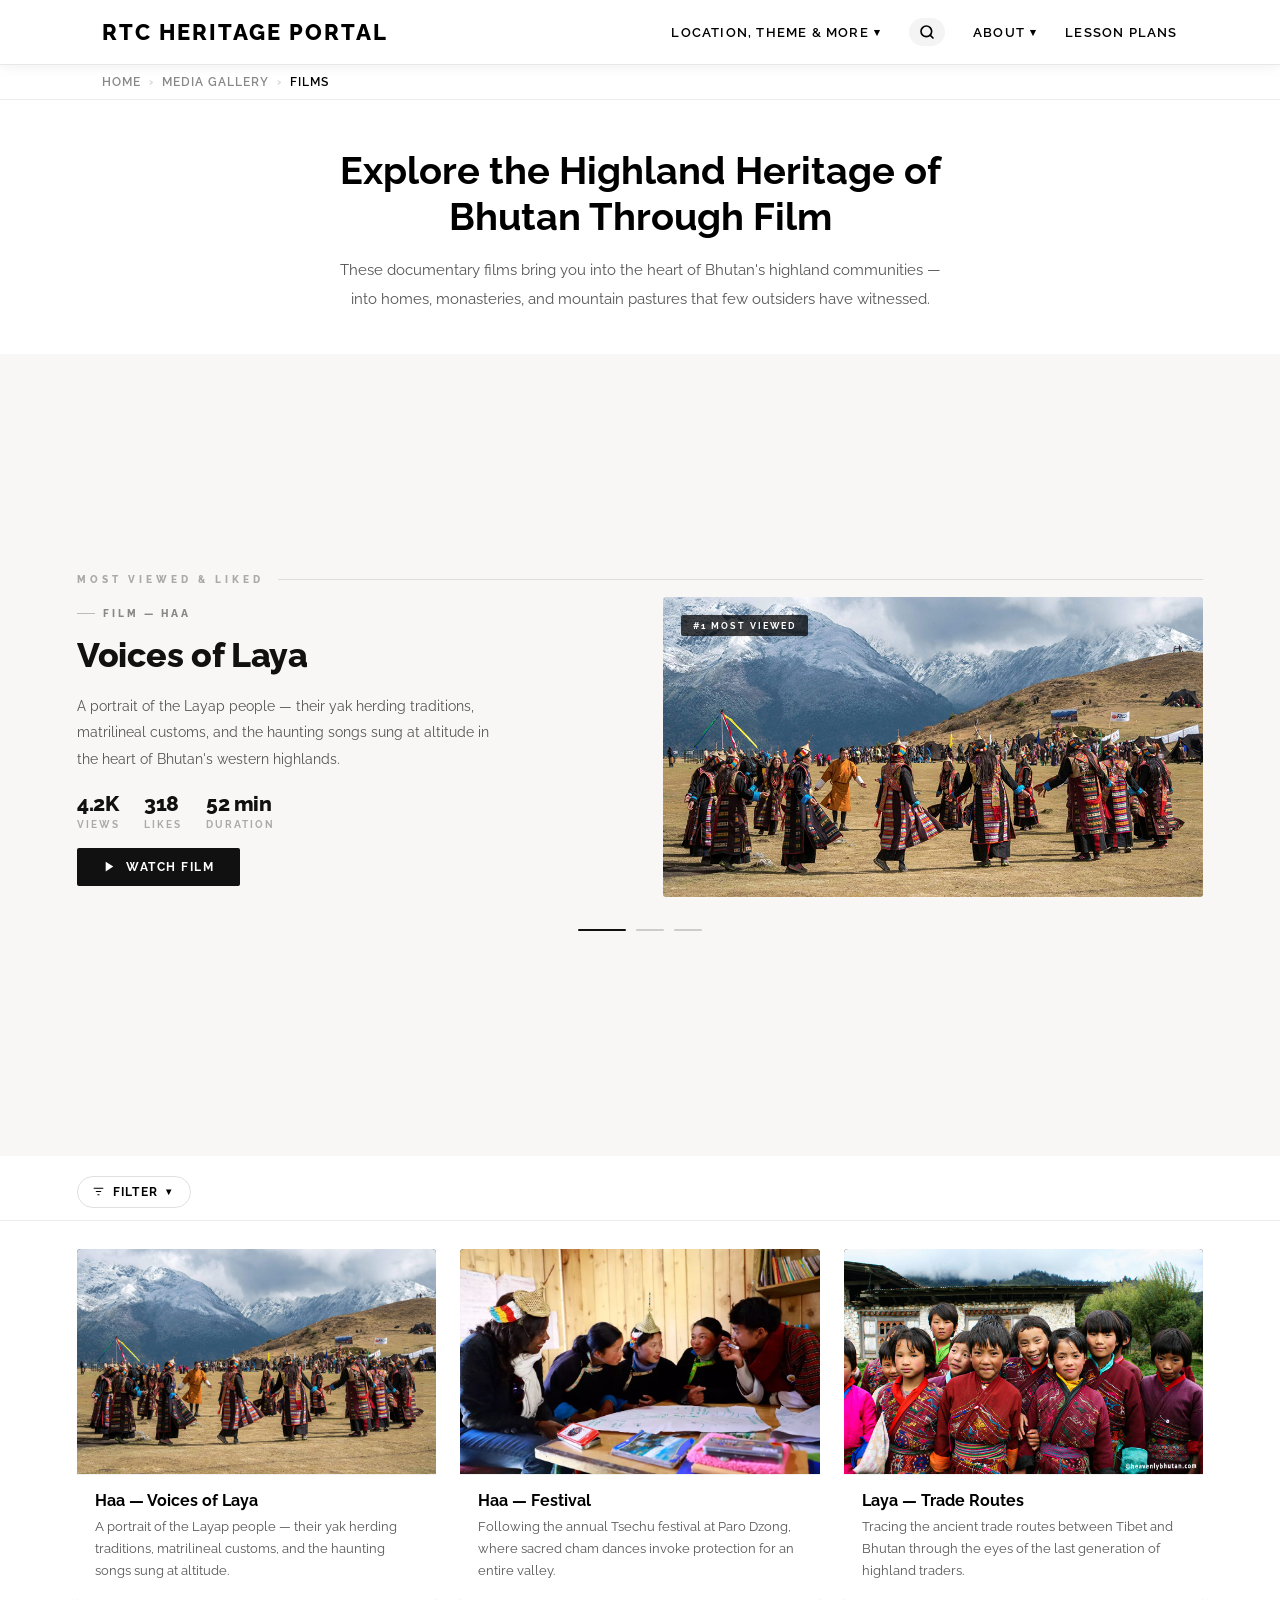
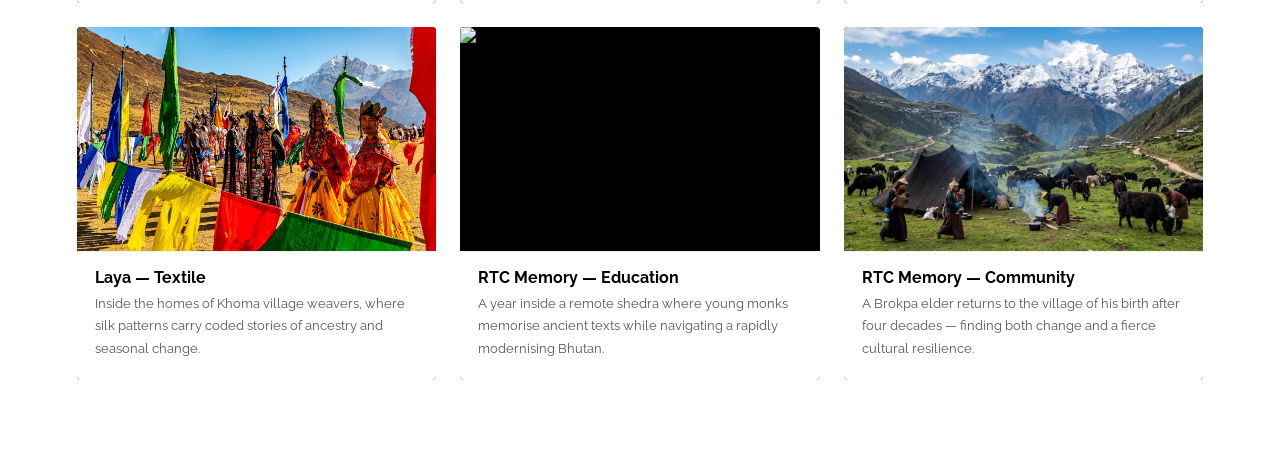
==== commit f4bf26f5: "Update print statement to display 'Goodbye World'" ====
--- a/films.html
+++ b/films.html
@@ -4,14 +4,13 @@
     <meta charset="UTF-8">
     <meta name="viewport" content="width=device-width, initial-scale=1.0">
     <title>Films — Highland Heritages of Bhutan</title>
-    <link href="https://fonts.googleapis.com/css2?family=Raleway:wght@300;400;500;600;700;800&family=Cormorant+Garamond:ital,wght@0,400;0,600;1,400&family=DM+Sans:wght@300;400;500;700&display=swap" rel="stylesheet">
+    <link href="https://fonts.googleapis.com/css2?family=Raleway:ital,wght@0,300;0,400;0,500;0,600;0,700;0,800;0,900;1,400;1,600&display=swap" rel="stylesheet">
     <style>
         * { font-family: 'Raleway', sans-serif !important; box-sizing: border-box; margin: 0; padding: 0; }
         html { scroll-behavior: smooth; }
         body { background: #fff; color: #000; overflow-x: hidden; }
         a { text-decoration: none; color: inherit; }
 
-        /* ── HEADER ── */
         header { position: sticky; top: 0; z-index: 1000; background: #fff; padding: 18px 8%; border-bottom: 1px solid #e8e8e8; box-shadow: 0 2px 12px rgba(0,0,0,0.06); }
         .nav-container { display: flex; justify-content: space-between; align-items: center; position: relative; }
         .logo { font-size: 1.4rem; font-weight: 800; text-transform: uppercase; letter-spacing: 2px; flex-shrink: 0; }
@@ -50,88 +49,229 @@
         .hamburger.open span:nth-child(2) { opacity: 0; }
         .hamburger.open span:nth-child(3) { transform: translateY(-7px) rotate(-45deg); }
 
-        /* ── BREADCRUMB ── */
         .breadcrumb { position: sticky; top: 57px; z-index: 900; background: #fff; border-bottom: 1px solid #ececec; padding: 10px 8%; display: flex; align-items: center; gap: 8px; font-size: 0.72rem; font-weight: 600; text-transform: uppercase; letter-spacing: 1px; }
         .breadcrumb a { color: #888; transition: color 0.2s; }
         .breadcrumb a:hover { color: #000; }
         .bc-sep { color: #ccc; }
         .bc-current { color: #000; }
 
-        /* ── INTRO ── */
         .inner-intro { max-width: 760px; margin: 0 auto; padding: 48px 6% 40px; text-align: center; }
         .inner-intro h2 { font-size: 2.4rem; font-weight: 700; line-height: 1.2; margin-bottom: 16px; }
         .inner-intro p { font-size: 0.95rem; color: #555; line-height: 1.9; }
 
         /* ══════════════════════════════
-           MAIN LAYOUT — side panel + content
+           FEATURED SLIDER
         ══════════════════════════════ */
-        .films-layout {
+        .featured-section {
+    background: #f8f7f5;
+    padding: 0 6% 16px;
+    overflow: hidden;
+    height: calc(100vh - 57px - 41px); /* subtract header + breadcrumb */
+    display: flex;
+    flex-direction: column;
+    justify-content: center;
+}
+        .featured-label-row {
             display: flex;
-            align-items: flex-start;
-            padding: 0 6% 80px;
-            gap: 0;
+            align-items: center;
+            gap: 14px;
+            padding: 12px 0 12px; /* was 32px 0 28px */
+        }
+        .featured-label-row span {
+            font-size: 0.62rem;
+            font-weight: 800;
+            text-transform: uppercase;
+            letter-spacing: 4px;
+            color: #aaa;
+            white-space: nowrap;
+        }
+        .featured-label-row::after {
+            content: '';
+            flex: 1;
+            height: 1px;
+            background: #e0ddd8;
+        }
+
+        .slider-outer {
             position: relative;
-        }
-
-        /* ── FILTER SIDEBAR ── */
-        .filter-sidebar {
-            width: 0;
-            flex-shrink: 0;
             overflow: hidden;
-            opacity: 0;
-            transform: translateX(-24px);
-            transition: width 0.5s cubic-bezier(0.4,0,0.2,1),
-                        opacity 0.4s ease,
-                        transform 0.5s cubic-bezier(0.4,0,0.2,1);
-            position: sticky;
-            top: 141px;
-            max-height: calc(100vh - 141px);
-        }
-
-        .filter-sidebar.open {
-            width: 240px;
-            opacity: 1;
-            transform: translateX(0);
-        }
-
-        .filter-sidebar-inner {
-            width: 240px;
-            padding: 0 24px 0 0;
-        }
-
-        .filter-sidebar-title {
-            font-size: 0.65rem;
+        }
+
+        .slider-track {
+            display: flex;
+            transition: transform 2.5s cubic-bezier(0.77, 0, 0.175, 1);
+            will-change: transform;
+        }
+
+        .slide {
+            min-width: 100%;
+            display: grid;
+            grid-template-columns: 1fr 48%;
+            align-items: center;
+            gap: 52px;
+        }
+
+        .slide-text {
+            display: flex;
+            flex-direction: column;
+            gap: 18px;
+            padding: 8px 0;
+        }
+
+        .slide-tag {
+            display: inline-flex;
+            align-items: center;
+            gap: 8px;
+            font-size: 0.6rem;
             font-weight: 800;
             text-transform: uppercase;
             letter-spacing: 3px;
-            color: #aaa;
-            margin-bottom: 16px;
-            padding-bottom: 10px;
-            border-bottom: 1px solid #ececec;
-            white-space: nowrap;
-        }
-
-        .filter-check-item {
+            color: #888;
+        }
+        .slide-tag::before {
+            content: '';
+            display: inline-block;
+            width: 18px;
+            height: 1.5px;
+            background: #bbb;
+        }
+
+        .slide-title {
+            font-size: 2.1rem;
+            font-weight: 800;
+            line-height: 1.12;
+            color: #111;
+            letter-spacing: -0.3px;
+        }
+
+        .slide-desc {
+            font-size: 0.9rem;
+            color: #555;
+            line-height: 1.85;
+            max-width: 420px;
+        }
+
+        .slide-meta {
+            display: flex;
+            gap: 20px;
+            flex-wrap: wrap;
+        }
+        .slide-meta-item {
             display: flex;
             align-items: center;
-            gap: 12px;
-            padding: 10px 14px;
-            border-radius: 10px;
+            gap: 6px;
+            font-size: 0.72rem;
+            font-weight: 600;
+            color: #888;
+            text-transform: uppercase;
+            letter-spacing: 0.8px;
+        }
+        .slide-meta-item svg { flex-shrink: 0; }
+
+        .slide-stats {
+            display: flex;
+            gap: 24px;
+        }
+        .slide-stat {
+            display: flex;
+            flex-direction: column;
+            gap: 3px;
+        }
+        .slide-stat-num {
+            font-size: 1.3rem;
+            font-weight: 800;
+            color: #111;
+            letter-spacing: -0.5px;
+        }
+        .slide-stat-label {
+            font-size: 0.6rem;
+            font-weight: 700;
+            text-transform: uppercase;
+            letter-spacing: 2px;
+            color: #aaa;
+        }
+
+        .slide-cta {
+            display: inline-flex;
+            align-items: center;
+            gap: 10px;
+            background: #111;
+            color: #fff;
+            padding: 12px 26px;
+            font-size: 0.72rem;
+            font-weight: 700;
+            text-transform: uppercase;
+            letter-spacing: 1.5px;
+            border: none;
             cursor: pointer;
-            transition: background 0.2s;
-            user-select: none;
-            white-space: nowrap;
-        }
+            border-radius: 2px;
+            transition: background 0.2s, transform 0.2s;
+            width: fit-content;
+        }
+        .slide-cta:hover { background: #333; transform: translateY(-1px); }
+        .slide-cta svg { width: 13px; height: 13px; }
+
+        .slide-img-wrap {
+            position: relative;
+            height: 300px;
+            border-radius: 3px;
+            overflow: hidden;
+        }
+        .slide-img-wrap img {
+            width: 100%;
+            height: 100%;
+            object-fit: cover;
+            display: block;
+            transition: transform 0.9s cubic-bezier(0.77, 0, 0.175, 1);
+        }
+        .slide-img-badge {
+            position: absolute;
+            top: 18px;
+            left: 18px;
+            background: rgba(0,0,0,0.72);
+            color: #fff;
+            font-size: 0.58rem;
+            font-weight: 700;
+            text-transform: uppercase;
+            letter-spacing: 2px;
+            padding: 5px 12px;
+            border-radius: 2px;
+        }
+
+        /* Slider dots */
+        .slider-dots {
+            display: flex;
+            align-items: center;
+            justify-content: center;
+            gap: 10px;
+            padding-top: 32px;
+        }
+        .slider-dot {
+            width: 28px;
+            height: 2px;
+            background: #ccc;
+            border-radius: 999px;
+            cursor: pointer;
+            transition: background 0.4s, width 0.4s;
+            border: none;
+        }
+        .slider-dot.active {
+            background: #111;
+            width: 48px;
+        }
+
+        /* ══════════════════════════════
+           MAIN LAYOUT
+        ══════════════════════════════ */
+        .films-layout { display: flex; align-items: flex-start; padding: 0 6% 80px; gap: 0; position: relative; }
+
+        .filter-sidebar { width: 0; flex-shrink: 0; overflow: hidden; opacity: 0; transform: translateX(-24px); transition: width 0.5s cubic-bezier(0.4,0,0.2,1), opacity 0.4s ease, transform 0.5s cubic-bezier(0.4,0,0.2,1); position: sticky; top: 141px; max-height: calc(100vh - 141px); }
+        .filter-sidebar.open { width: 240px; opacity: 1; transform: translateX(0); }
+        .filter-sidebar-inner { width: 240px; padding: 0 24px 0 0; }
+        .filter-sidebar-title { font-size: 0.65rem; font-weight: 800; text-transform: uppercase; letter-spacing: 3px; color: #aaa; margin-bottom: 16px; padding-bottom: 10px; border-bottom: 1px solid #ececec; white-space: nowrap; }
+        .filter-check-item { display: flex; align-items: center; gap: 12px; padding: 10px 14px; border-radius: 10px; cursor: pointer; transition: background 0.2s; user-select: none; white-space: nowrap; }
         .filter-check-item:hover { background: #f4f4f4; }
-
-        .filter-check-box {
-            width: 16px; height: 16px;
-            border: 1.5px solid #ccc;
-            border-radius: 4px;
-            display: flex; align-items: center; justify-content: center;
-            flex-shrink: 0;
-            transition: background 0.2s, border-color 0.2s;
-        }
+        .filter-check-box { width: 16px; height: 16px; border: 1.5px solid #ccc; border-radius: 4px; display: flex; align-items: center; justify-content: center; flex-shrink: 0; transition: background 0.2s, border-color 0.2s; }
         .filter-check-item.checked .filter-check-box { background: #000; border-color: #000; }
         .filter-check-box svg { width: 9px; height: 9px; opacity: 0; transition: opacity 0.15s; }
         .filter-check-item.checked .filter-check-box svg { opacity: 1; }
@@ -142,33 +282,8 @@
         .filter-clear { display: flex; align-items: center; justify-content: center; padding: 8px 14px; font-size: 0.68rem; font-weight: 700; text-transform: uppercase; letter-spacing: 1px; color: #888; cursor: pointer; border-radius: 8px; transition: color 0.2s, background 0.2s; }
         .filter-clear:hover { color: #000; background: #f4f4f4; }
 
-        /* ── FILTER TOGGLE BUTTON (above layout) ── */
-        .films-controls {
-            padding: 12px 6%;
-            position: sticky;
-            top: 95px;
-            z-index: 800;
-            background: #fff;
-            border-bottom: 1px solid #ececec;
-        }
-
-        .filter-toggle-btn {
-            display: inline-flex;
-            align-items: center;
-            gap: 8px;
-            background: #fff;
-            border: 1.5px solid #e0e0e0;
-            border-radius: 999px;
-            padding: 8px 18px 8px 14px;
-            font-size: 0.75rem;
-            font-weight: 700;
-            text-transform: uppercase;
-            letter-spacing: 1.2px;
-            cursor: pointer;
-            color: #000;
-            transition: background 0.3s, border-color 0.3s, color 0.3s;
-            position: relative;
-        }
+        .films-controls { padding: 20px 6% 12px; position: sticky; top: 95px; z-index: 800; background: #fff; border-bottom: 1px solid #ececec; }
+        .filter-toggle-btn { display: inline-flex; align-items: center; gap: 8px; background: #fff; border: 1.5px solid #e0e0e0; border-radius: 999px; padding: 8px 18px 8px 14px; font-size: 0.75rem; font-weight: 700; text-transform: uppercase; letter-spacing: 1.2px; cursor: pointer; color: #000; transition: background 0.3s, border-color 0.3s, color 0.3s; position: relative; }
         .filter-toggle-btn:hover { background: #f4f4f4; border-color: #bbb; }
         .filter-toggle-btn.open { background: #000; border-color: #000; color: #fff; }
         .filter-toggle-btn svg { width: 13px; height: 13px; flex-shrink: 0; }
@@ -178,34 +293,13 @@
         .filter-toggle-btn.open .filter-active-dot { background: #fff; }
         .filter-active-dot.visible { display: block; }
 
-        /* ── CARDS AREA ── */
-        .cards-area {
-            flex: 1;
-            min-width: 0;
-            transition: all 0.5s cubic-bezier(0.4,0,0.2,1);
-        }
-
-        /* ── GRID VIEW (default 3 cols) ── */
-        .inner-cards {
-            display: grid;
-            grid-template-columns: repeat(3, 1fr);
-            gap: 24px;
-            transition: grid-template-columns 0.5s ease, gap 0.5s ease;
-        }
-
-        /* When sidebar open, collapse to 2 cols */
-        .filter-sidebar.open ~ .cards-area .inner-cards {
-            grid-template-columns: repeat(2, 1fr);
-        }
-
-        /* Thumbnail card */
-        .film-card {
-            cursor: pointer; border-radius: 4px; overflow: hidden; background: #000;
-            transition: transform 0.3s, box-shadow 0.3s, opacity 0.4s;
-        }
+        .cards-area { flex: 1; min-width: 0; padding-top: 28px; transition: all 0.5s cubic-bezier(0.4,0,0.2,1); }
+        .inner-cards { display: grid; grid-template-columns: repeat(3, 1fr); gap: 24px; transition: grid-template-columns 0.5s ease, gap 0.5s ease; }
+        .filter-sidebar.open ~ .cards-area .inner-cards { grid-template-columns: repeat(2, 1fr); }
+
+        .film-card { cursor: pointer; border-radius: 4px; overflow: hidden; background: #000; transition: transform 0.3s, box-shadow 0.3s, opacity 0.4s; }
         .film-card:hover { transform: translateY(-4px); box-shadow: 0 12px 40px rgba(0,0,0,0.18); }
         .film-card.hidden { display: none !important; }
-
         .film-card-thumb { position: relative; aspect-ratio: 16/10; overflow: hidden; }
         .film-card-thumb img { width: 100%; height: 100%; object-fit: cover; display: block; transition: transform 0.5s; }
         .film-card:hover .film-card-thumb img { transform: scale(1.04); }
@@ -213,100 +307,21 @@
         .film-card-info h4 { font-size: 1rem; font-weight: 700; margin-bottom: 6px; color: #000; }
         .film-card-info p  { font-size: 0.82rem; color: #555; line-height: 1.7; }
 
-        /* ══════════════════════════════
-           FILTERED VIEW — matches Section 3 & 4 style from theme page
-        ══════════════════════════════ */
-        .inner-cards.filtered-view {
-            display: flex;
-            flex-direction: column;
-            gap: 0;
-        }
-
-        /* Each card becomes a full-width section like Section 3/4 */
-        .inner-cards.filtered-view .film-card {
-            display: grid;
-            grid-template-columns: 1fr 1fr;
-            align-items: stretch;
-            border-radius: 0;
-            overflow: hidden;
-            background: #fff;
-            box-shadow: none;
-            transform: none !important;
-            margin-bottom: 90px;
-            border-bottom: none;
-        }
-
-        /* Odd: image left, text right */
+        .inner-cards.filtered-view { display: flex; flex-direction: column; gap: 0; }
+        .inner-cards.filtered-view .film-card { display: grid; grid-template-columns: 1fr 1fr; align-items: stretch; border-radius: 0; overflow: hidden; background: #fff; box-shadow: none; transform: none !important; margin-bottom: 90px; border-bottom: none; }
         .inner-cards.filtered-view .film-card:nth-child(odd) .film-card-thumb { order: 1; }
         .inner-cards.filtered-view .film-card:nth-child(odd) .film-card-info  { order: 2; }
-
-        /* Even: image right, text left (reverse like Section 4) */
         .inner-cards.filtered-view .film-card:nth-child(even) .film-card-thumb { order: 2; }
         .inner-cards.filtered-view .film-card:nth-child(even) .film-card-info  { order: 1; }
-
-        .inner-cards.filtered-view .film-card-thumb {
-            aspect-ratio: unset;
-            min-height: 340px;
-            height: 100%;
-            border-radius: 4px;
-            overflow: hidden;
-            border: 2px solid #000;
-        }
-        .inner-cards.filtered-view .film-card-thumb img {
-            height: 100%;
-            width: 100%;
-            object-fit: cover;
-        }
-
-        /* Text info styled like .theme-section-text */
-        .inner-cards.filtered-view .film-card-info {
-            padding: 0 0 0 52px;
-            background: #fff;
-            border-top: none;
-            display: flex;
-            flex-direction: column;
-            justify-content: center;
-            gap: 16px;
-        }
-        .inner-cards.filtered-view .film-card:nth-child(even) .film-card-info {
-            padding: 0 52px 0 0;
-        }
-
-        .inner-cards.filtered-view .film-card-info .film-label {
-            font-family: 'DM Sans', sans-serif !important;
-            font-size: 0.68rem;
-            font-weight: 700;
-            text-transform: uppercase;
-            letter-spacing: 4px;
-            color: #888;
-            display: block;
-        }
-
-        .inner-cards.filtered-view .film-card-info h4 {
-            font-family: 'Cormorant Garamond', serif !important;
-            font-size: 2.4rem;
-            font-weight: 600;
-            color: #000;
-            line-height: 1.15;
-            margin: 0;
-        }
-
-        .inner-cards.filtered-view .film-card-info p {
-            font-family: 'DM Sans', sans-serif !important;
-            font-size: 0.95rem;
-            color: #444;
-            line-height: 1.85;
-            margin: 0;
-        }
-
-        .film-play-btn { display: none; }
-
-        /* Divider between filtered sections */
-        .inner-cards.filtered-view .film-card:not(:last-child)::after {
-            display: none;
-        }
-
-        /* ── LIGHTBOX ── */
+        .inner-cards.filtered-view .film-card-thumb { aspect-ratio: unset; min-height: 340px; height: 100%; border-radius: 4px; overflow: hidden; border: 2px solid #000; }
+        .inner-cards.filtered-view .film-card-thumb img { height: 100%; width: 100%; object-fit: cover; }
+        .inner-cards.filtered-view .film-card-info { padding: 0 0 0 52px; background: #fff; border-top: none; display: flex; flex-direction: column; justify-content: center; gap: 16px; }
+        .inner-cards.filtered-view .film-card:nth-child(even) .film-card-info { padding: 0 52px 0 0; }
+        .inner-cards.filtered-view .film-card-info .film-label { font-size: 0.68rem; font-weight: 700; text-transform: uppercase; letter-spacing: 4px; color: #888; display: block; }
+        .inner-cards.filtered-view .film-card-info h4 { font-size: 2.4rem; font-weight: 600; color: #000; line-height: 1.15; margin: 0; }
+        .inner-cards.filtered-view .film-card-info p { font-size: 0.95rem; color: #444; line-height: 1.85; margin: 0; }
+
+        /* LIGHTBOX */
         .lightbox-overlay { position: fixed; inset: 0; z-index: 99999; background: rgba(0,0,0,0.92); display: flex; align-items: center; justify-content: center; opacity: 0; pointer-events: none; transition: opacity 0.3s ease; padding: 24px; }
         .lightbox-overlay.open { opacity: 1; pointer-events: all; }
         .lightbox-box { background: #111; width: 100%; max-width: 860px; border-radius: 8px; overflow: hidden; transform: translateY(20px) scale(0.97); transition: transform 0.35s cubic-bezier(0.34,1.56,0.64,1); position: relative; }
@@ -331,12 +346,10 @@
         .lightbox-desc h3 { font-size: 1.1rem; font-weight: 700; color: #fff; margin-bottom: 8px; }
         .lightbox-desc p { font-size: 0.88rem; color: rgba(255,255,255,0.65); line-height: 1.8; }
 
-        /* ── RESPONSIVE ── */
-        @media (max-width: 1100px) {
-            .inner-cards { grid-template-columns: repeat(2,1fr); }
-            .filter-sidebar.open ~ .cards-area .inner-cards { grid-template-columns: 1fr; }
-        }
         @media (max-width: 900px) {
+            .slide { grid-template-columns: 1fr; gap: 24px; }
+            .slide-img-wrap { height: 260px; }
+            .slide-title { font-size: 1.5rem; }
             .inner-cards { grid-template-columns: repeat(2,1fr); }
             .inner-cards.filtered-view .film-card { grid-template-columns: 1fr; }
             .inner-cards.filtered-view .film-card:nth-child(even) .film-card-thumb { order: 1; }
@@ -396,7 +409,7 @@
                         <div class="mega-col">
                             <p class="mega-heading">More</p>
                             <a href="resources.html">Additional Resources</a>
-                            <a href="#">Interactive Map</a>
+                            <a href="interactive-map.html">Interactive Map</a>
                             <a href="#">Announcement</a>
                         </div>
                     </div>
@@ -417,7 +430,7 @@
                         <li><a href="vmo.html">Objective</a></li>
                     </ul>
                 </li>
-                <li><a href="lessonplan.html">Lesson Plans</a></li>
+                <li><a href="lesson-plan.html">Lesson Plans</a></li>
             </ul>
         </nav>
     </div>
@@ -436,14 +449,122 @@
     <p>These documentary films bring you into the heart of Bhutan's highland communities — into homes, monasteries, and mountain pastures that few outsiders have witnessed.</p>
 </div>
 
+<!-- FEATURED SLIDER -->
+<div class="featured-section">
+    <div class="featured-label-row">
+        <span>Most Viewed &amp; Liked</span>
+    </div>
+
+    <div class="slider-outer" id="sliderOuter">
+        <div class="slider-track" id="sliderTrack">
+
+            <!-- Slide 1 -->
+            <div class="slide">
+                <div class="slide-text">
+                    <span class="slide-tag">Film — Haa</span>
+                    <h2 class="slide-title">Voices of Laya</h2>
+                    <p class="slide-desc">A portrait of the Layap people — their yak herding traditions, matrilineal customs, and the haunting songs sung at altitude in the heart of Bhutan's western highlands.</p>
+                    <div class="slide-stats">
+                        <div class="slide-stat">
+                            <span class="slide-stat-num">4.2K</span>
+                            <span class="slide-stat-label">Views</span>
+                        </div>
+                        <div class="slide-stat">
+                            <span class="slide-stat-num">318</span>
+                            <span class="slide-stat-label">Likes</span>
+                        </div>
+                        <div class="slide-stat">
+                            <span class="slide-stat-num">52 min</span>
+                            <span class="slide-stat-label">Duration</span>
+                        </div>
+                    </div>
+                    <button class="slide-cta" onclick="openLightboxById('film-1')">
+                        <svg viewBox="0 0 24 24" fill="currentColor"><polygon points="5,3 19,12 5,21"/></svg>
+                        Watch Film
+                    </button>
+                </div>
+                <div class="slide-img-wrap">
+                    <img src="image/culture.jpg" alt="Voices of Laya">
+                    <span class="slide-img-badge">#1 Most Viewed</span>
+                </div>
+            </div>
+
+            <!-- Slide 2 -->
+            <div class="slide">
+                <div class="slide-text">
+                    <span class="slide-tag">Film — Laya</span>
+                    <h2 class="slide-title">Salt &amp; Passes</h2>
+                    <p class="slide-desc">Tracing the ancient trade routes between Tibet and Bhutan through the eyes of the last generation of highland traders who still remember the weight of salt on their backs.</p>
+                    <div class="slide-stats">
+                        <div class="slide-stat">
+                            <span class="slide-stat-num">3.8K</span>
+                            <span class="slide-stat-label">Views</span>
+                        </div>
+                        <div class="slide-stat">
+                            <span class="slide-stat-num">271</span>
+                            <span class="slide-stat-label">Likes</span>
+                        </div>
+                        <div class="slide-stat">
+                            <span class="slide-stat-num">44 min</span>
+                            <span class="slide-stat-label">Duration</span>
+                        </div>
+                    </div>
+                    <button class="slide-cta" onclick="openLightboxById('film-2')">
+                        <svg viewBox="0 0 24 24" fill="currentColor"><polygon points="5,3 19,12 5,21"/></svg>
+                        Watch Film
+                    </button>
+                </div>
+                <div class="slide-img-wrap">
+                    <img src="image/student.jpg" alt="Salt and Passes">
+                    <span class="slide-img-badge">#2 Most Viewed</span>
+                </div>
+            </div>
+
+            <!-- Slide 3 -->
+            <div class="slide">
+                <div class="slide-text">
+                    <span class="slide-tag">Film — RTC Memory</span>
+                    <h2 class="slide-title">The Monastery School</h2>
+                    <p class="slide-desc">A year inside a remote shedra where young monks memorise ancient texts while navigating a rapidly modernising Bhutan — caught between centuries.</p>
+                    <div class="slide-stats">
+                        <div class="slide-stat">
+                            <span class="slide-stat-num">3.1K</span>
+                            <span class="slide-stat-label">Views</span>
+                        </div>
+                        <div class="slide-stat">
+                            <span class="slide-stat-num">244</span>
+                            <span class="slide-stat-label">Likes</span>
+                        </div>
+                        <div class="slide-stat">
+                            <span class="slide-stat-num">61 min</span>
+                            <span class="slide-stat-label">Duration</span>
+                        </div>
+                    </div>
+                    <button class="slide-cta" onclick="openLightboxById('film-3')">
+                        <svg viewBox="0 0 24 24" fill="currentColor"><polygon points="5,3 19,12 5,21"/></svg>
+                        Watch Film
+                    </button>
+                </div>
+                <div class="slide-img-wrap">
+                    <img src="image/Bhutan_mountains.jpg" alt="The Monastery School">
+                    <span class="slide-img-badge">#3 Most Viewed</span>
+                </div>
+            </div>
+
+        </div>
+    </div>
+
+    <div class="slider-dots">
+        <button class="slider-dot active" data-index="0"></button>
+        <button class="slider-dot" data-index="1"></button>
+        <button class="slider-dot" data-index="2"></button>
+    </div>
+</div>
+
 <!-- FILTER TOGGLE -->
 <div class="films-controls">
     <button class="filter-toggle-btn" id="filterToggleBtn">
-        <svg viewBox="0 0 24 24" fill="none" stroke="currentColor" stroke-width="2.2" stroke-linecap="round" stroke-linejoin="round">
-            <line x1="4" y1="6" x2="20" y2="6"/>
-            <line x1="8" y1="12" x2="16" y2="12"/>
-            <line x1="11" y1="18" x2="13" y2="18"/>
-        </svg>
+        <svg viewBox="0 0 24 24" fill="none" stroke="currentColor" stroke-width="2.2" stroke-linecap="round" stroke-linejoin="round"><line x1="4" y1="6" x2="20" y2="6"/><line x1="8" y1="12" x2="16" y2="12"/><line x1="11" y1="18" x2="13" y2="18"/></svg>
         Filter
         <span class="filter-arrow">▾</span>
         <span class="filter-active-dot" id="filterDot"></span>
@@ -452,126 +573,52 @@
 
 <!-- MAIN LAYOUT -->
 <div class="films-layout">
-
-    <!-- LEFT SIDEBAR (slides in) -->
     <aside class="filter-sidebar" id="filterSidebar">
         <div class="filter-sidebar-inner">
             <p class="filter-sidebar-title">Filter by location</p>
-
             <div class="filter-check-item" data-category="haa">
-                <div class="filter-check-box">
-                    <svg viewBox="0 0 10 10" fill="none" stroke="white" stroke-width="2" stroke-linecap="round" stroke-linejoin="round"><polyline points="1.5,5 4,7.5 8.5,2"/></svg>
-                </div>
-                <span class="filter-check-label">Haa</span>
-                <span class="filter-check-count">2</span>
-            </div>
-
+                <div class="filter-check-box"><svg viewBox="0 0 10 10" fill="none" stroke="white" stroke-width="2" stroke-linecap="round" stroke-linejoin="round"><polyline points="1.5,5 4,7.5 8.5,2"/></svg></div>
+                <span class="filter-check-label">Haa</span><span class="filter-check-count">2</span>
+            </div>
             <div class="filter-check-item" data-category="laya">
-                <div class="filter-check-box">
-                    <svg viewBox="0 0 10 10" fill="none" stroke="white" stroke-width="2" stroke-linecap="round" stroke-linejoin="round"><polyline points="1.5,5 4,7.5 8.5,2"/></svg>
-                </div>
-                <span class="filter-check-label">Laya</span>
-                <span class="filter-check-count">2</span>
-            </div>
-
+                <div class="filter-check-box"><svg viewBox="0 0 10 10" fill="none" stroke="white" stroke-width="2" stroke-linecap="round" stroke-linejoin="round"><polyline points="1.5,5 4,7.5 8.5,2"/></svg></div>
+                <span class="filter-check-label">Laya</span><span class="filter-check-count">2</span>
+            </div>
             <div class="filter-check-item" data-category="rtc">
-                <div class="filter-check-box">
-                    <svg viewBox="0 0 10 10" fill="none" stroke="white" stroke-width="2" stroke-linecap="round" stroke-linejoin="round"><polyline points="1.5,5 4,7.5 8.5,2"/></svg>
-                </div>
-                <span class="filter-check-label">RTC Memory</span>
-                <span class="filter-check-count">2</span>
-            </div>
-
+                <div class="filter-check-box"><svg viewBox="0 0 10 10" fill="none" stroke="white" stroke-width="2" stroke-linecap="round" stroke-linejoin="round"><polyline points="1.5,5 4,7.5 8.5,2"/></svg></div>
+                <span class="filter-check-label">RTC Memory</span><span class="filter-check-count">2</span>
+            </div>
             <div class="filter-sidebar-divider"></div>
             <div class="filter-clear" id="filterClear">Clear all</div>
         </div>
     </aside>
 
-    <!-- CARDS -->
     <div class="cards-area">
         <div class="inner-cards" id="innerCards">
-
-            <!-- HAA -->
-            <div class="film-card" data-category="haa" data-label="Haa — Documentary"
-                 data-src="image/Beautiful Laya, Bhutan. Through the doors and into the lap of the Divine.mp4"
-                 data-title="Voices of Laya"
-                 data-desc="A portrait of the Layap people — their yak herding traditions, matrilineal customs, and the haunting songs sung at altitude.">
+            <div class="film-card" id="film-1" data-category="haa" data-label="Haa — Documentary" data-src="image/Beautiful Laya, Bhutan. Through the doors and into the lap of the Divine.mp4" data-title="Voices of Laya" data-desc="A portrait of the Layap people — their yak herding traditions, matrilineal customs, and the haunting songs sung at altitude.">
                 <div class="film-card-thumb"><img src="image/culture.jpg" alt="Voices of Laya"></div>
-                <div class="film-card-info">
-                    <span class="film-label"></span>
-                    <br>
-                    <h4>Haa — Voices of Laya</h4>
-                    <p> A portrait of the Layap people — their yak herding traditions, matrilineal customs, and the haunting songs sung at altitude.</p>
-                </div>
-            </div>
-
-            <div class="film-card" data-category="haa" data-label="Haa — Festival"
-                 data-src="image/Exploring Merak & Sakteng in Bhutan's Far East.mp4"
-                 data-title="The Living Deity"
-                 data-desc="Following the annual Tsechu festival at Paro Dzong, where sacred cham dances invoke protection for an entire valley.">
+                <div class="film-card-info"><h4>Haa — Voices of Laya</h4><p>A portrait of the Layap people — their yak herding traditions, matrilineal customs, and the haunting songs sung at altitude.</p></div>
+            </div>
+            <div class="film-card" data-category="haa" data-label="Haa — Festival" data-src="image/Exploring Merak & Sakteng in Bhutan's Far East.mp4" data-title="The Living Deity" data-desc="Following the annual Tsechu festival at Paro Dzong, where sacred cham dances invoke protection for an entire valley.">
                 <div class="film-card-thumb"><img src="image/education.webp" alt="The Living Deity"></div>
-                <div class="film-card-info">
-                    <span class="film-label"></span>
-                    <br>
-                    <h4>Haa — Festival</h4>
-                    <p>Following the annual Tsechu festival at Paro Dzong, where sacred cham dances invoke protection for an entire valley.</p>
-                </div>
-            </div>
-
-            <!-- LAYA -->
-            <div class="film-card" data-category="laya" data-label="Laya — Trade Routes"
-                 data-src="image/Weavers of Bhutan.mp4"
-                 data-title="Salt & Passes"
-                 data-desc="Tracing the ancient trade routes between Tibet and Bhutan through the eyes of the last generation of highland traders.">
+                <div class="film-card-info"><h4>Haa — Festival</h4><p>Following the annual Tsechu festival at Paro Dzong, where sacred cham dances invoke protection for an entire valley.</p></div>
+            </div>
+            <div class="film-card" id="film-2" data-category="laya" data-label="Laya — Trade Routes" data-src="image/Weavers of Bhutan.mp4" data-title="Salt & Passes" data-desc="Tracing the ancient trade routes between Tibet and Bhutan through the eyes of the last generation of highland traders.">
                 <div class="film-card-thumb"><img src="image/student.jpg" alt="Salt & Passes"></div>
-                <div class="film-card-info">
-                    <span class="film-label"></span>
-                    <br>
-                    <h4>Laya — Trade Routes</h4>
-                    <p>Tracing the ancient trade routes between Tibet and Bhutan through the eyes of the last generation of highland traders.</p>
-                </div>
-            </div>
-
-            <div class="film-card" data-category="laya" data-label="Laya — Textile"
-                 data-src="image/Weavers of Bhutan.mp4"
-                 data-title="Threads of Kishuthara"
-                 data-desc="Inside the homes of Khoma village weavers, where silk patterns carry coded stories of ancestry and seasonal change.">
+                <div class="film-card-info"><h4>Laya — Trade Routes</h4><p>Tracing the ancient trade routes between Tibet and Bhutan through the eyes of the last generation of highland traders.</p></div>
+            </div>
+            <div class="film-card" data-category="laya" data-label="Laya — Textile" data-src="image/Weavers of Bhutan.mp4" data-title="Threads of Kishuthara" data-desc="Inside the homes of Khoma village weavers, where silk patterns carry coded stories of ancestry and seasonal change.">
                 <div class="film-card-thumb"><img src="image/Bhutan-Ceremonial-procession-getting-ready.jpg" alt="Threads of Kishuthara"></div>
-                <div class="film-card-info">
-                    <span class="film-label"></span>
-                    <br>
-                    <h4>Laya — Textile</h4>
-                    <p>Inside the homes of Khoma village weavers, where silk patterns carry coded stories of ancestry and seasonal change.</p>
-                </div>
-            </div>
-
-            <!-- RTC MEMORY -->
-            <div class="film-card" data-category="rtc" data-label="RTC Memory — Education"
-                 data-src="image/Beautiful Laya, Bhutan. Through the doors and into the lap of the Divine.mp4"
-                 data-title="The Monastery School"
-                 data-desc="A year inside a remote shedra where young monks memorise ancient texts while navigating a rapidly modernising Bhutan.">
+                <div class="film-card-info"><h4>Laya — Textile</h4><p>Inside the homes of Khoma village weavers, where silk patterns carry coded stories of ancestry and seasonal change.</p></div>
+            </div>
+            <div class="film-card" id="film-3" data-category="rtc" data-label="RTC Memory — Education" data-src="image/Beautiful Laya, Bhutan. Through the doors and into the lap of the Divine.mp4" data-title="The Monastery School" data-desc="A year inside a remote shedra where young monks memorise ancient texts while navigating a rapidly modernising Bhutan.">
                 <div class="film-card-thumb"><img src="image/Bhutan_mountains.jpg" alt="The Monastery School"></div>
-                <div class="film-card-info">
-                    <span class="film-label"></span>
-                    <br>
-                    <h4>RTC Memory — Education</h4>
-                    <p>A year inside a remote shedra where young monks memorise ancient texts while navigating a rapidly modernising Bhutan.</p>
-                </div>
-            </div>
-
-            <div class="film-card" data-category="rtc" data-label="RTC Memory — Community"
-                 data-src="image/Exploring Merak & Sakteng in Bhutan's Far East.mp4"
-                 data-title="Return to Merak"
-                 data-desc="A Brokpa elder returns to the village of his birth after four decades — finding both change and a fierce cultural resilience.">
+                <div class="film-card-info"><h4>RTC Memory — Education</h4><p>A year inside a remote shedra where young monks memorise ancient texts while navigating a rapidly modernising Bhutan.</p></div>
+            </div>
+            <div class="film-card" data-category="rtc" data-label="RTC Memory — Community" data-src="image/Exploring Merak & Sakteng in Bhutan's Far East.mp4" data-title="Return to Merak" data-desc="A Brokpa elder returns to the village of his birth after four decades — finding both change and a fierce cultural resilience.">
                 <div class="film-card-thumb"><img src="image/namads.jpeg" alt="Return to Merak"></div>
-                <div class="film-card-info">
-                    <span class="film-label"></span>
-                    <br>
-                    <h4>RTC Memory — Community</h4>
-                    <p>A Brokpa elder returns to the village of his birth after four decades — finding both change and a fierce cultural resilience.</p>
-                </div>
-            </div>
-
+                <div class="film-card-info"><h4>RTC Memory — Community</h4><p>A Brokpa elder returns to the village of his birth after four decades — finding both change and a fierce cultural resilience.</p></div>
+            </div>
         </div>
     </div>
 </div>
@@ -604,161 +651,100 @@
 
 <script>
 (function () {
-
-    /* ── NAV ── */
-    var hamburger     = document.getElementById('hamburger');
-    var mainNav       = document.getElementById('main-nav');
-    var searchBtn     = document.getElementById('search-btn');
-    var searchWrapper = document.getElementById('search-wrapper');
-    var searchInput   = document.getElementById('search-input');
-
-    document.querySelectorAll('.has-dropdown').forEach(function (item) {
-        var drop = item.querySelector('.mega-dropdown') || item.querySelector('.dropdown');
-        if (!drop) return;
-        var t;
-        item.addEventListener('mouseenter', function () { if (window.innerWidth > 900) { clearTimeout(t); drop.style.display = 'flex'; } });
-        item.addEventListener('mouseleave', function () { if (window.innerWidth > 900) t = setTimeout(function () { drop.style.display = ''; }, 120); });
-        drop.addEventListener('mouseenter', function () { clearTimeout(t); });
-        drop.addEventListener('mouseleave', function () { if (window.innerWidth > 900) t = setTimeout(function () { drop.style.display = ''; }, 120); });
+    /* NAV */
+    var hamburger=document.getElementById('hamburger'),mainNav=document.getElementById('main-nav'),searchBtn=document.getElementById('search-btn'),searchWrapper=document.getElementById('search-wrapper'),searchInput=document.getElementById('search-input');
+    document.querySelectorAll('.has-dropdown').forEach(function(item){
+        var drop=item.querySelector('.mega-dropdown')||item.querySelector('.dropdown');if(!drop)return;var t;
+        item.addEventListener('mouseenter',function(){if(window.innerWidth>900){clearTimeout(t);drop.style.display='flex';}});
+        item.addEventListener('mouseleave',function(){if(window.innerWidth>900)t=setTimeout(function(){drop.style.display='';},120);});
+        drop.addEventListener('mouseenter',function(){clearTimeout(t);});
+        drop.addEventListener('mouseleave',function(){if(window.innerWidth>900)t=setTimeout(function(){drop.style.display='';},120);});
     });
-
-    if (searchBtn) {
-        searchBtn.addEventListener('click', function (e) {
-            e.stopPropagation();
-            var open = searchWrapper.classList.toggle('expanded');
-            if (open) searchInput.focus(); else { searchInput.value = ''; searchInput.blur(); }
-        });
-    }
-    document.addEventListener('click', function (e) {
-        if (searchWrapper && !searchWrapper.contains(e.target)) { searchWrapper.classList.remove('expanded'); if (searchInput) searchInput.value = ''; }
-    });
-    if (hamburger) {
-        hamburger.addEventListener('click', function (e) { e.stopPropagation(); hamburger.classList.toggle('open'); mainNav.classList.toggle('open'); });
-    }
-    document.querySelectorAll('.has-dropdown').forEach(function (item) {
-        item.addEventListener('click', function (e) {
-            if (window.innerWidth <= 900) {
-                var clickedLink = e.target.closest('a');
-                var toggleLink  = item.querySelector(':scope > a');
-                if (clickedLink && clickedLink !== toggleLink) return;
-                var drop  = item.querySelector('.mega-dropdown') || item.querySelector('.dropdown');
-                var arrow = item.querySelector('.arrow');
-                if (!drop) return;
-                var isOpen = drop.classList.contains('mobile-open');
-                document.querySelectorAll('.mega-dropdown.mobile-open,.dropdown.mobile-open').forEach(function (d) { d.classList.remove('mobile-open'); });
-                document.querySelectorAll('.arrow').forEach(function (a) { a.style.transform = ''; });
-                if (!isOpen) { drop.classList.add('mobile-open'); if (arrow) arrow.style.transform = 'rotate(180deg)'; }
+    if(searchBtn){searchBtn.addEventListener('click',function(e){e.stopPropagation();var o=searchWrapper.classList.toggle('expanded');if(o)searchInput.focus();else{searchInput.value='';searchInput.blur();}});}
+    document.addEventListener('click',function(e){if(searchWrapper&&!searchWrapper.contains(e.target)){searchWrapper.classList.remove('expanded');if(searchInput)searchInput.value='';}});
+    if(hamburger){hamburger.addEventListener('click',function(e){e.stopPropagation();hamburger.classList.toggle('open');mainNav.classList.toggle('open');});}
+    document.querySelectorAll('.has-dropdown').forEach(function(item){
+        item.addEventListener('click',function(e){
+            if(window.innerWidth<=900){
+                var drop=item.querySelector('.mega-dropdown')||item.querySelector('.dropdown'),arrow=item.querySelector('.arrow');if(!drop)return;
+                var isOpen=drop.classList.contains('mobile-open');
+                document.querySelectorAll('.mega-dropdown.mobile-open,.dropdown.mobile-open').forEach(function(d){d.classList.remove('mobile-open');});
+                document.querySelectorAll('.arrow').forEach(function(a){a.style.transform='';});
+                if(!isOpen){drop.classList.add('mobile-open');if(arrow)arrow.style.transform='rotate(180deg)';}
                 e.preventDefault();
             }
         });
     });
-    document.addEventListener('click', function (e) {
-        if (mainNav && hamburger && !mainNav.contains(e.target) && !hamburger.contains(e.target)) {
-            mainNav.classList.remove('open'); hamburger.classList.remove('open');
-            document.querySelectorAll('.mega-dropdown.mobile-open,.dropdown.mobile-open').forEach(function (d) { d.classList.remove('mobile-open'); });
-        }
-    });
-
-    /* ── FILTER ── */
-    var filterBtn  = document.getElementById('filterToggleBtn');
-    var sidebar    = document.getElementById('filterSidebar');
-    var filterDot  = document.getElementById('filterDot');
-    var innerCards = document.getElementById('innerCards');
-    var filterClear = document.getElementById('filterClear');
-    var allCards   = document.querySelectorAll('.film-card');
-    var checkItems = document.querySelectorAll('.filter-check-item');
-    var sidebarOpen = false;
-    var activeFilter = null;
-
-    filterBtn.addEventListener('click', function (e) {
-        e.stopPropagation();
-        sidebarOpen = !sidebarOpen;
-        filterBtn.classList.toggle('open', sidebarOpen);
-        sidebar.classList.toggle('open', sidebarOpen);
-    });
-
-    checkItems.forEach(function (item) {
-        item.addEventListener('click', function () {
-            var cat = item.dataset.category;
-            if (activeFilter === cat) {
-                activeFilter = null;
-                item.classList.remove('checked');
-                showAll();
-                filterDot.classList.remove('visible');
-                return;
-            }
-            checkItems.forEach(function (i) { i.classList.remove('checked'); });
-            item.classList.add('checked');
-            activeFilter = cat;
-            filterDot.classList.add('visible');
-            applyFilter(cat);
+    document.addEventListener('click',function(e){if(mainNav&&hamburger&&!mainNav.contains(e.target)&&!hamburger.contains(e.target)){mainNav.classList.remove('open');hamburger.classList.remove('open');document.querySelectorAll('.mega-dropdown.mobile-open,.dropdown.mobile-open').forEach(function(d){d.classList.remove('mobile-open');});}});
+
+// SLIDER
+var track = document.getElementById('sliderTrack');
+var slides = document.querySelectorAll('.slide');
+var TOTAL = slides.length;
+var current = 0;
+var autoTimer;
+
+function goTo(idx) {
+  current = (idx + TOTAL) % TOTAL;
+  track.style.transform = 'translateX(-' + (current * 100) + '%)';
+  document.querySelectorAll('.slider-dot').forEach(function(d, i) {
+    d.classList.toggle('active', i === current);
+  });
+}
+
+function next() { goTo(current + 1); }
+
+function startAuto() {
+  clearInterval(autoTimer);
+  autoTimer = setInterval(next, 4000);
+}
+
+document.querySelectorAll('.slider-dot').forEach(function(dot, i) {
+  dot.addEventListener('click', function() {
+    goTo(i);
+    startAuto(); // reset timer on manual click
+  });
+});
+
+goTo(0);
+startAuto();
+    /* FILTER */
+    var filterBtn=document.getElementById('filterToggleBtn'),sidebar=document.getElementById('filterSidebar'),filterDot=document.getElementById('filterDot'),innerCards=document.getElementById('innerCards'),filterClear=document.getElementById('filterClear');
+    var allCards=document.querySelectorAll('.film-card'),checkItems=document.querySelectorAll('.filter-check-item');
+    var sidebarOpen=false,activeFilter=null;
+    filterBtn.addEventListener('click',function(e){e.stopPropagation();sidebarOpen=!sidebarOpen;filterBtn.classList.toggle('open',sidebarOpen);sidebar.classList.toggle('open',sidebarOpen);});
+    checkItems.forEach(function(item){
+        item.addEventListener('click',function(){
+            var cat=item.dataset.category;
+            if(activeFilter===cat){activeFilter=null;item.classList.remove('checked');showAll();filterDot.classList.remove('visible');return;}
+            checkItems.forEach(function(i){i.classList.remove('checked');});item.classList.add('checked');activeFilter=cat;filterDot.classList.add('visible');applyFilter(cat);
         });
     });
-
-    filterClear.addEventListener('click', function () {
-        activeFilter = null;
-        checkItems.forEach(function (i) { i.classList.remove('checked'); });
-        filterDot.classList.remove('visible');
-        showAll();
-    });
-
-    function showAll() {
-        innerCards.classList.remove('filtered-view');
-        allCards.forEach(function (c) { c.classList.remove('hidden'); });
-    }
-
-    function applyFilter(cat) {
-        innerCards.classList.add('filtered-view');
-        allCards.forEach(function (c) {
-            c.classList.toggle('hidden', c.dataset.category !== cat);
-        });
-    }
-
-    /* entire card is clickable — opens lightbox */
-    allCards.forEach(function (c) {
-        c.style.cursor = 'pointer';
-        c.addEventListener('click', function () { openLightbox(c); });
-    });
-
-    /* ── LIGHTBOX ── */
-    var overlay   = document.getElementById('lightbox');
-    var lbVideo   = document.getElementById('lbVideo');
-    var lbWrap    = document.getElementById('lbVideoWrap');
-    var lbFilled  = document.getElementById('lbFilled');
-    var lbTime    = document.getElementById('lbTime');
-    var lbPlayBtn = document.getElementById('lbPlayBtn');
-    var lbMuteBtn = document.getElementById('lbMuteBtn');
-    var lbTrack   = document.getElementById('lbTrack');
-
-    var PLAY_ICON  = '<svg viewBox="0 0 24 24" fill="white"><polygon points="5,3 19,12 5,21"/></svg>';
-    var PAUSE_ICON = '<svg viewBox="0 0 24 24" fill="white"><rect x="5" y="3" width="4" height="18" rx="1"/><rect x="15" y="3" width="4" height="18" rx="1"/></svg>';
-    var VOL_ON     = '<svg viewBox="0 0 24 24" fill="none" stroke="white" stroke-width="2" stroke-linecap="round" stroke-linejoin="round"><polygon points="11,5 6,9 2,9 2,15 6,15 11,19"/><path d="M19.07 4.93a10 10 0 0 1 0 14.14M15.54 8.46a5 5 0 0 1 0 7.07"/></svg>';
-    var VOL_OFF    = '<svg viewBox="0 0 24 24" fill="none" stroke="white" stroke-width="2" stroke-linecap="round" stroke-linejoin="round"><polygon points="11,5 6,9 2,9 2,15 6,15 11,19"/><line x1="23" y1="9" x2="17" y2="15"/><line x1="17" y1="9" x2="23" y2="15"/></svg>';
-
-    function fmt(s) { s = Math.floor(s || 0); return Math.floor(s / 60) + ':' + String(s % 60).padStart(2, '0'); }
-
-    lbVideo.addEventListener('timeupdate', function () { if (!lbVideo.duration) return; lbFilled.style.width = (lbVideo.currentTime / lbVideo.duration * 100) + '%'; lbTime.textContent = fmt(lbVideo.currentTime) + ' / ' + fmt(lbVideo.duration); });
-    lbVideo.addEventListener('loadedmetadata', function () { lbTime.textContent = '0:00 / ' + fmt(lbVideo.duration); });
-    lbVideo.addEventListener('play',  function () { lbWrap.classList.remove('paused'); lbPlayBtn.innerHTML = PAUSE_ICON; });
-    lbVideo.addEventListener('pause', function () { lbWrap.classList.add('paused');    lbPlayBtn.innerHTML = PLAY_ICON; });
-
-    window.openLightbox = function (card) {
-        document.getElementById('lbTitle').textContent = card.dataset.title;
-        document.getElementById('lbDesc').textContent  = card.dataset.desc;
-        lbVideo.src = card.dataset.src;
-        lbVideo.load(); lbVideo.play();
-        overlay.classList.add('open');
-        document.body.style.overflow = 'hidden';
-    };
-    window.closeLightbox     = function () { overlay.classList.remove('open'); lbVideo.pause(); lbVideo.src = ''; document.body.style.overflow = ''; };
-    window.closeLightboxOnBg = function (e) { if (e.target === overlay) closeLightbox(); };
-    window.lbToggle          = function () { lbVideo.paused ? lbVideo.play() : lbVideo.pause(); };
-    window.lbMute            = function () { lbVideo.muted = !lbVideo.muted; lbMuteBtn.innerHTML = lbVideo.muted ? VOL_OFF : VOL_ON; };
-    window.lbSeek            = function (e) { e.stopPropagation(); if (!lbVideo.duration) return; var r = lbTrack.getBoundingClientRect(); lbVideo.currentTime = ((e.clientX - r.left) / r.width) * lbVideo.duration; };
-    window.lbFullscreen      = function () { if (!document.fullscreenElement) lbWrap.requestFullscreen && lbWrap.requestFullscreen(); else document.exitFullscreen && document.exitFullscreen(); };
-
-    document.addEventListener('keydown', function (e) { if (e.key === 'Escape') closeLightbox(); });
-
+    filterClear.addEventListener('click',function(){activeFilter=null;checkItems.forEach(function(i){i.classList.remove('checked');});filterDot.classList.remove('visible');showAll();});
+    function showAll(){innerCards.classList.remove('filtered-view');allCards.forEach(function(c){c.classList.remove('hidden');});}
+    function applyFilter(cat){innerCards.classList.add('filtered-view');allCards.forEach(function(c){c.classList.toggle('hidden',c.dataset.category!==cat);});}
+    allCards.forEach(function(c){c.style.cursor='pointer';c.addEventListener('click',function(){openLightbox(c);});});
+
+    /* LIGHTBOX */
+    var overlay=document.getElementById('lightbox'),lbVideo=document.getElementById('lbVideo'),lbWrap=document.getElementById('lbVideoWrap'),lbFilled=document.getElementById('lbFilled'),lbTime=document.getElementById('lbTime'),lbPlayBtn=document.getElementById('lbPlayBtn'),lbMuteBtn=document.getElementById('lbMuteBtn'),lbTrack=document.getElementById('lbTrack');
+    var PLAY_ICON='<svg viewBox="0 0 24 24" fill="white"><polygon points="5,3 19,12 5,21"/></svg>';
+    var PAUSE_ICON='<svg viewBox="0 0 24 24" fill="white"><rect x="5" y="3" width="4" height="18" rx="1"/><rect x="15" y="3" width="4" height="18" rx="1"/></svg>';
+    var VOL_ON='<svg viewBox="0 0 24 24" fill="none" stroke="white" stroke-width="2" stroke-linecap="round" stroke-linejoin="round"><polygon points="11,5 6,9 2,9 2,15 6,15 11,19"/><path d="M19.07 4.93a10 10 0 0 1 0 14.14M15.54 8.46a5 5 0 0 1 0 7.07"/></svg>';
+    var VOL_OFF='<svg viewBox="0 0 24 24" fill="none" stroke="white" stroke-width="2" stroke-linecap="round" stroke-linejoin="round"><polygon points="11,5 6,9 2,9 2,15 6,15 11,19"/><line x1="23" y1="9" x2="17" y2="15"/><line x1="17" y1="9" x2="23" y2="15"/></svg>';
+    function fmt(s){s=Math.floor(s||0);return Math.floor(s/60)+':'+String(s%60).padStart(2,'0');}
+    lbVideo.addEventListener('timeupdate',function(){if(!lbVideo.duration)return;lbFilled.style.width=(lbVideo.currentTime/lbVideo.duration*100)+'%';lbTime.textContent=fmt(lbVideo.currentTime)+' / '+fmt(lbVideo.duration);});
+    lbVideo.addEventListener('loadedmetadata',function(){lbTime.textContent='0:00 / '+fmt(lbVideo.duration);});
+    lbVideo.addEventListener('play',function(){lbWrap.classList.remove('paused');lbPlayBtn.innerHTML=PAUSE_ICON;});
+    lbVideo.addEventListener('pause',function(){lbWrap.classList.add('paused');lbPlayBtn.innerHTML=PLAY_ICON;});
+    window.openLightbox=function(card){document.getElementById('lbTitle').textContent=card.dataset.title;document.getElementById('lbDesc').textContent=card.dataset.desc;lbVideo.src=card.dataset.src;lbVideo.load();lbVideo.play();overlay.classList.add('open');document.body.style.overflow='hidden';};
+    window.openLightboxById=function(id){var card=document.getElementById(id);if(card)openLightbox(card);};
+    window.closeLightbox=function(){overlay.classList.remove('open');lbVideo.pause();lbVideo.src='';document.body.style.overflow='';};
+    window.closeLightboxOnBg=function(e){if(e.target===overlay)closeLightbox();};
+    window.lbToggle=function(){lbVideo.paused?lbVideo.play():lbVideo.pause();};
+    window.lbMute=function(){lbVideo.muted=!lbVideo.muted;lbMuteBtn.innerHTML=lbVideo.muted?VOL_OFF:VOL_ON;};
+    window.lbSeek=function(e){e.stopPropagation();if(!lbVideo.duration)return;var r=lbTrack.getBoundingClientRect();lbVideo.currentTime=((e.clientX-r.left)/r.width)*lbVideo.duration;};
+    window.lbFullscreen=function(){if(!document.fullscreenElement)lbWrap.requestFullscreen&&lbWrap.requestFullscreen();else document.exitFullscreen&&document.exitFullscreen();};
+    document.addEventListener('keydown',function(e){if(e.key==='Escape')closeLightbox();});
 })();
 </script>
 </body>
